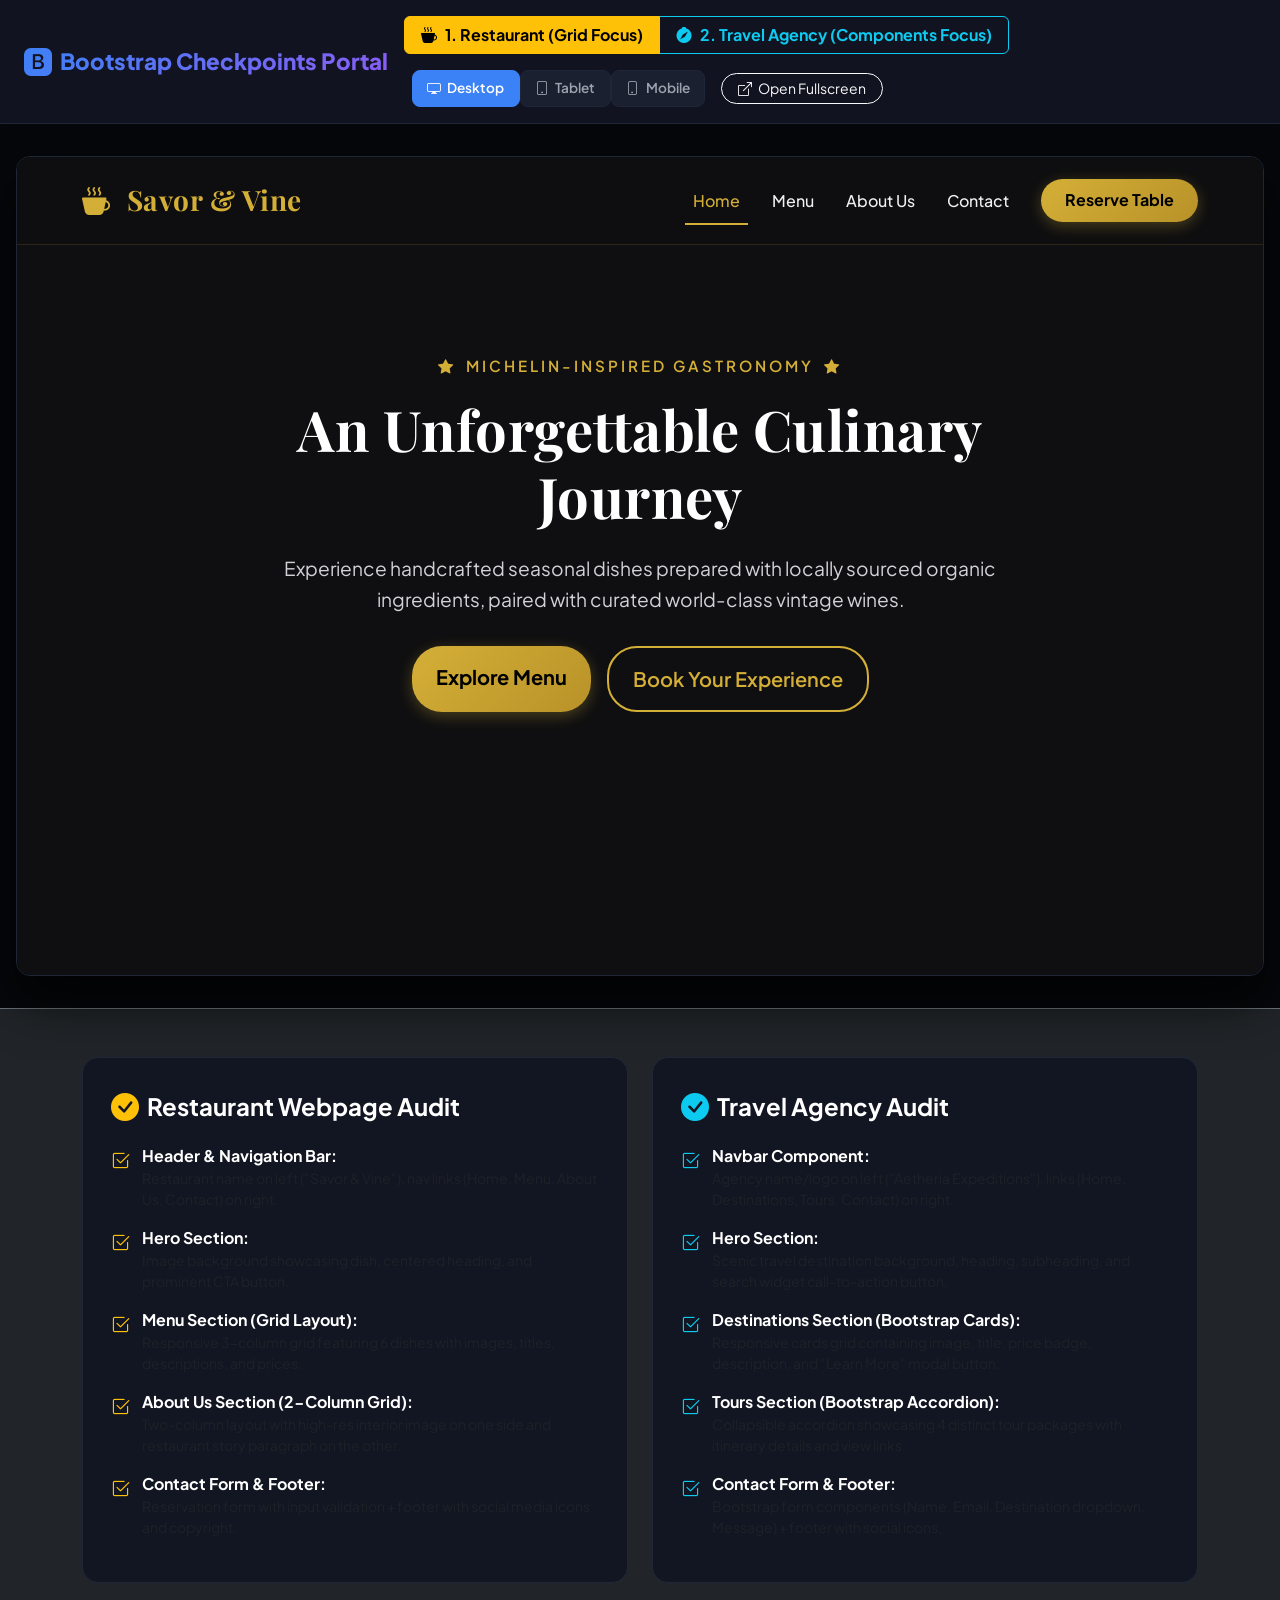
==== index.html @ b46e483d "Add Bootstrap Restaurant and Travel Agency web applications" ====
<!DOCTYPE html>
<html lang="en">
<head>
  <meta charset="UTF-8">
  <meta name="viewport" content="width=device-width, initial-scale=1.0">
  <title>Bootstrap Projects Showcase | Restaurant & Travel Agency</title>
  
  <!-- Bootstrap 5 CSS -->
  <link href="https://cdn.jsdelivr.net/npm/bootstrap@5.3.3/dist/css/bootstrap.min.css" rel="stylesheet">
  <!-- Bootstrap Icons -->
  <link href="https://cdn.jsdelivr.net/npm/bootstrap-icons@1.11.3/font/bootstrap-icons.min.css" rel="stylesheet">
  <!-- Custom Showcase CSS -->
  <link rel="stylesheet" href="styles/showcase.css">
</head>
<body>

  <!-- Top Hub Navbar -->
  <nav class="navbar navbar-expand-lg hub-navbar sticky-top">
    <div class="container-fluid px-4">
      <a class="navbar-brand hub-brand" href="#">
        <i class="bi bi-bootstrap-fill text-primary fs-3"></i> Bootstrap Checkpoints Portal
      </a>

      <!-- Viewport & Project Switcher Controls -->
      <div class="d-flex flex-wrap align-items-center gap-3 ms-auto mt-2 mt-lg-0">
        <!-- Project Switcher Buttons -->
        <div class="btn-group" role="group" aria-label="Select Project">
          <button type="button" class="btn btn-outline-warning active fw-bold px-3" id="btn-show-restaurant" onclick="switchProject('restaurant.html', 'btn-show-restaurant')">
            <i class="bi bi-cup-hot-fill me-2"></i>1. Restaurant (Grid Focus)
          </button>
          <button type="button" class="btn btn-outline-info fw-bold px-3" id="btn-show-travel" onclick="switchProject('travel.html', 'btn-show-travel')">
            <i class="bi bi-compass-fill me-2"></i>2. Travel Agency (Components Focus)
          </button>
        </div>

        <!-- Viewport Size Toggles -->
        <div class="btn-group ms-2" role="group" aria-label="Viewport Controls">
          <button type="button" class="device-btn active" id="view-desktop" onclick="setViewport('desktop')" title="Desktop View (100%)">
            <i class="bi bi-display me-1"></i> Desktop
          </button>
          <button type="button" class="device-btn" id="view-tablet" onclick="setViewport('tablet')" title="Tablet View (768px)">
            <i class="bi bi-tablet me-1"></i> Tablet
          </button>
          <button type="button" class="device-btn" id="view-mobile" onclick="setViewport('mobile')" title="Mobile View (395px)">
            <i class="bi bi-phone me-1"></i> Mobile
          </button>
        </div>

        <!-- Open External Tab Button -->
        <a id="btn-open-external" href="restaurant.html" target="_blank" class="btn btn-sm btn-outline-light rounded-pill px-3">
          <i class="bi bi-box-arrow-up-right me-1"></i> Open Fullscreen
        </a>
      </div>
    </div>
  </nav>

  <!-- Interactive Live Viewport Frame -->
  <main class="preview-container-wrap">
    <div id="preview-wrapper" class="preview-frame-desktop">
      <iframe id="project-iframe" src="restaurant.html" class="iframe-view" title="Live Project Viewport"></iframe>
    </div>
  </main>

  <!-- Requirement Compliance Summary Section -->
  <section class="py-5 bg-dark border-top border-secondary">
    <div class="container">
      <div class="row g-4">
        <!-- Rubric Card 1: Restaurant -->
        <div class="col-12 col-md-6">
          <div class="rubric-card">
            <div class="d-flex align-items-center gap-2 mb-3">
              <i class="bi bi-check-circle-fill text-warning fs-3"></i>
              <h4 class="mb-0 text-white fw-bold">Restaurant Webpage Audit</h4>
            </div>
            <div class="rubric-item">
              <i class="bi bi-check2-square text-warning"></i>
              <div>
                <strong class="text-white">Header & Navigation Bar:</strong>
                <p class="small text-muted mb-0">Restaurant name on left ("Savor & Vine"), nav links (Home, Menu, About Us, Contact) on right.</p>
              </div>
            </div>
            <div class="rubric-item">
              <i class="bi bi-check2-square text-warning"></i>
              <div>
                <strong class="text-white">Hero Section:</strong>
                <p class="small text-muted mb-0">Image background showcasing dish, centered heading, and prominent CTA button.</p>
              </div>
            </div>
            <div class="rubric-item">
              <i class="bi bi-check2-square text-warning"></i>
              <div>
                <strong class="text-white">Menu Section (Grid Layout):</strong>
                <p class="small text-muted mb-0">Responsive 3-column grid featuring 6 dishes with images, titles, descriptions, and prices.</p>
              </div>
            </div>
            <div class="rubric-item">
              <i class="bi bi-check2-square text-warning"></i>
              <div>
                <strong class="text-white">About Us Section (2-Column Grid):</strong>
                <p class="small text-muted mb-0">Two-column layout with high-res interior image on one side and restaurant story paragraph on the other.</p>
              </div>
            </div>
            <div class="rubric-item">
              <i class="bi bi-check2-square text-warning"></i>
              <div>
                <strong class="text-white">Contact Form & Footer:</strong>
                <p class="small text-muted mb-0">Reservation form with input validation + footer with social media icons and copyright.</p>
              </div>
            </div>
          </div>
        </div>

        <!-- Rubric Card 2: Travel Agency -->
        <div class="col-12 col-md-6">
          <div class="rubric-card">
            <div class="d-flex align-items-center gap-2 mb-3">
              <i class="bi bi-check-circle-fill text-info fs-3"></i>
              <h4 class="mb-0 text-white fw-bold">Travel Agency Audit</h4>
            </div>
            <div class="rubric-item">
              <i class="bi bi-check2-square text-info"></i>
              <div>
                <strong class="text-white">Navbar Component:</strong>
                <p class="small text-muted mb-0">Agency name/logo on left ("Aetheria Expeditions"), links (Home, Destinations, Tours, Contact) on right.</p>
              </div>
            </div>
            <div class="rubric-item">
              <i class="bi bi-check2-square text-info"></i>
              <div>
                <strong class="text-white">Hero Section:</strong>
                <p class="small text-muted mb-0">Scenic travel destination background, heading, subheading, and search widget call-to-action button.</p>
              </div>
            </div>
            <div class="rubric-item">
              <i class="bi bi-check2-square text-info"></i>
              <div>
                <strong class="text-white">Destinations Section (Bootstrap Cards):</strong>
                <p class="small text-muted mb-0">Responsive cards grid containing image, title, price badge, description, and "Learn More" modal button.</p>
              </div>
            </div>
            <div class="rubric-item">
              <i class="bi bi-check2-square text-info"></i>
              <div>
                <strong class="text-white">Tours Section (Bootstrap Accordion):</strong>
                <p class="small text-muted mb-0">Collapsible accordion showcasing 4 distinct tour packages with itinerary details and view links.</p>
              </div>
            </div>
            <div class="rubric-item">
              <i class="bi bi-check2-square text-info"></i>
              <div>
                <strong class="text-white">Contact Form & Footer:</strong>
                <p class="small text-muted mb-0">Bootstrap form components (Name, Email, Destination dropdown, Message) + footer with social icons.</p>
              </div>
            </div>
          </div>
        </div>
      </div>
    </div>
  </section>

  <!-- Bootstrap JS -->
  <script src="https://cdn.jsdelivr.net/npm/bootstrap@5.3.3/dist/js/bootstrap.bundle.min.js"></script>

  <script>
    let currentProject = 'restaurant.html';

    function switchProject(url, btnId) {
      currentProject = url;
      document.getElementById('project-iframe').src = url;
      document.getElementById('btn-open-external').href = url;

      document.querySelectorAll('#btn-show-restaurant, #btn-show-travel').forEach(btn => btn.classList.remove('active'));
      document.getElementById(btnId).classList.add('active');
    }

    function setViewport(device) {
      const wrapper = document.getElementById('preview-wrapper');
      wrapper.className = 'preview-frame-' + device;

      document.querySelectorAll('.device-btn').forEach(btn => btn.classList.remove('active'));
      document.getElementById('view-' + device).classList.add('active');
    }
  </script>
</body>
</html>
---- styles/showcase.css ----
/* ==========================================================================
   Showcase Portal Stylesheet - Device Previewer & Rubric Dashboard
   ========================================================================== */

@import url('https://fonts.googleapis.com/css2?family=Plus+Jakarta+Sans:wght@400;500;600;700;800&display=swap');

:root {
  --hub-bg: #090b10;
  --hub-card-bg: #121622;
  --hub-border: #1e2638;
  --hub-accent-blue: #3b82f6;
  --hub-accent-purple: #8b5cf6;
  --hub-accent-emerald: #10b981;
  --hub-text: #f3f4f6;
  --hub-muted: #9ca3af;
}

body {
  font-family: 'Plus Jakarta Sans', sans-serif;
  background-color: var(--hub-bg);
  color: var(--hub-text);
  margin: 0;
  padding: 0;
}

.hub-navbar {
  background: rgba(18, 22, 34, 0.95);
  backdrop-filter: blur(16px);
  border-bottom: 1px solid var(--hub-border);
  padding: 1rem 0;
}

.hub-brand {
  font-weight: 800;
  font-size: 1.4rem;
  background: linear-gradient(135deg, var(--hub-accent-blue), var(--hub-accent-purple));
  -webkit-background-clip: text;
  -webkit-text-fill-color: transparent;
  display: flex;
  align-items: center;
  gap: 0.5rem;
}

.device-btn {
  background: #1a2030;
  border: 1px solid var(--hub-border);
  color: var(--hub-muted);
  padding: 0.45rem 0.9rem;
  border-radius: 8px;
  font-size: 0.85rem;
  font-weight: 600;
  transition: all 0.2s ease;
}

.device-btn:hover, .device-btn.active {
  background: var(--hub-accent-blue);
  color: #ffffff;
  border-color: var(--hub-accent-blue);
}

.preview-container-wrap {
  display: flex;
  justify-content: center;
  padding: 2rem 1rem;
  background: #05070a;
  min-height: 80vh;
}

.preview-frame-desktop {
  width: 100%;
  max-width: 1400px;
  height: 820px;
  border: 1px solid var(--hub-border);
  border-radius: 14px;
  box-shadow: 0 25px 50px rgba(0, 0, 0, 0.7);
  transition: all 0.3s ease;
  background: #000;
}

.preview-frame-tablet {
  width: 768px;
  height: 820px;
  border: 12px solid #222;
  border-radius: 28px;
  box-shadow: 0 25px 50px rgba(0, 0, 0, 0.7);
  transition: all 0.3s ease;
}

.preview-frame-mobile {
  width: 395px;
  height: 740px;
  border: 14px solid #222;
  border-radius: 36px;
  box-shadow: 0 25px 50px rgba(0, 0, 0, 0.7);
  transition: all 0.3s ease;
}

.iframe-view {
  width: 100%;
  height: 100%;
  border: none;
  border-radius: inherit;
}

.rubric-card {
  background: var(--hub-card-bg);
  border: 1px solid var(--hub-border);
  border-radius: 16px;
  padding: 1.75rem;
  height: 100%;
}

.rubric-item {
  display: flex;
  align-items: flex-start;
  gap: 0.75rem;
  margin-bottom: 1rem;
}

.rubric-item i {
  color: var(--hub-accent-emerald);
  font-size: 1.2rem;
  margin-top: 2px;
}
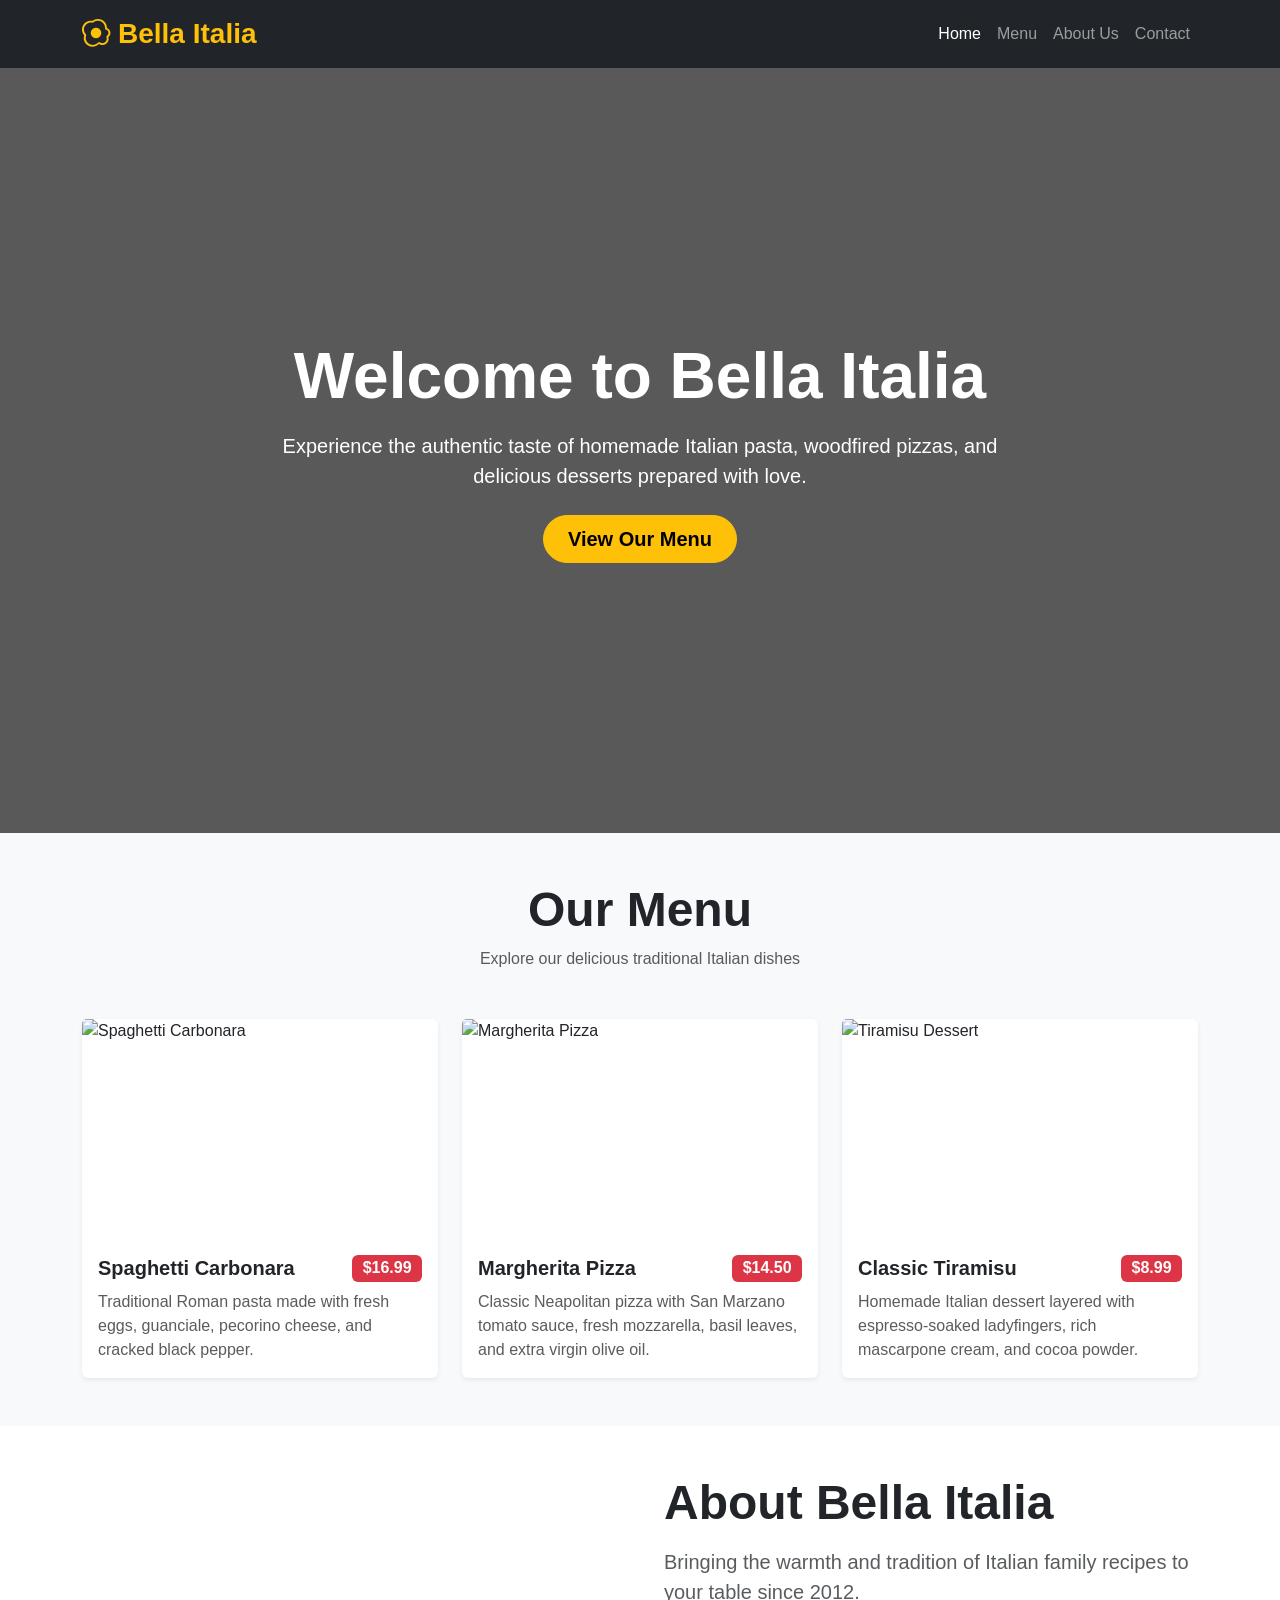
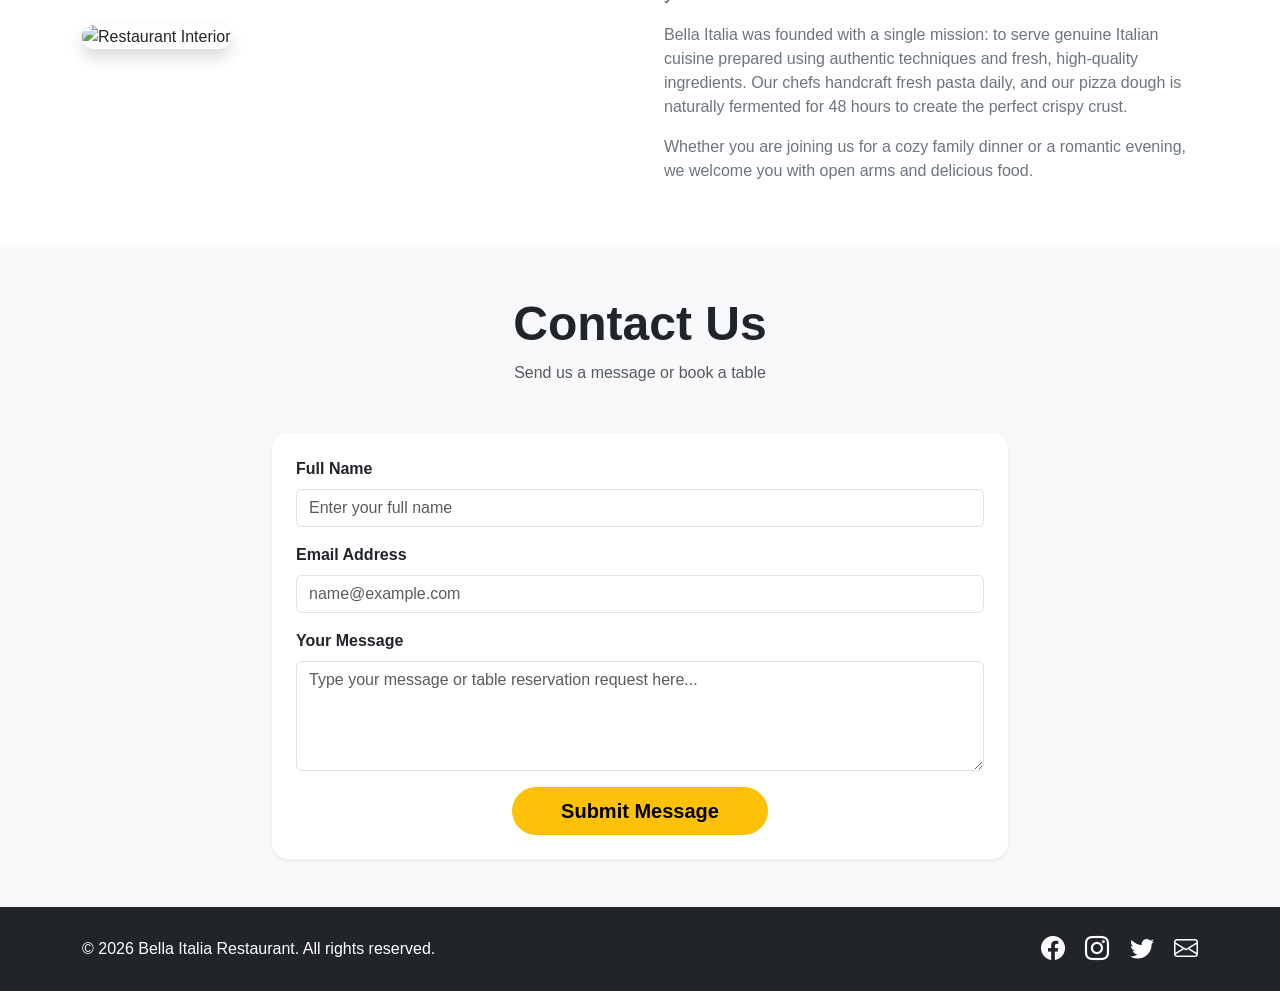
==== commit 2e3a1b82: "Update projects to clean student submission code format" ====
--- a/index.html
+++ b/index.html
@@ -3,183 +3,216 @@
 <head>
   <meta charset="UTF-8">
   <meta name="viewport" content="width=device-width, initial-scale=1.0">
-  <title>Bootstrap Projects Showcase | Restaurant & Travel Agency</title>
-  
+  <title>Bella Italia Restaurant - Authentic Italian Dining</title>
   <!-- Bootstrap 5 CSS -->
   <link href="https://cdn.jsdelivr.net/npm/bootstrap@5.3.3/dist/css/bootstrap.min.css" rel="stylesheet">
   <!-- Bootstrap Icons -->
   <link href="https://cdn.jsdelivr.net/npm/bootstrap-icons@1.11.3/font/bootstrap-icons.min.css" rel="stylesheet">
-  <!-- Custom Showcase CSS -->
-  <link rel="stylesheet" href="styles/showcase.css">
+  <!-- Custom Student Stylesheet -->
+  <link rel="stylesheet" href="style.css">
 </head>
 <body>
 
-  <!-- Top Hub Navbar -->
-  <nav class="navbar navbar-expand-lg hub-navbar sticky-top">
-    <div class="container-fluid px-4">
-      <a class="navbar-brand hub-brand" href="#">
-        <i class="bi bi-bootstrap-fill text-primary fs-3"></i> Bootstrap Checkpoints Portal
+  <!-- ==========================================
+       HEADER SECTION: NAVBAR
+       ========================================== -->
+  <nav class="navbar navbar-expand-lg navbar-dark bg-dark sticky-top">
+    <div class="container">
+      <!-- Restaurant Name on Left -->
+      <a class="navbar-brand text-warning fw-bold fs-3" href="#home">
+        <i class="bi bi-egg-fried me-2"></i>Bella Italia
       </a>
-
-      <!-- Viewport & Project Switcher Controls -->
-      <div class="d-flex flex-wrap align-items-center gap-3 ms-auto mt-2 mt-lg-0">
-        <!-- Project Switcher Buttons -->
-        <div class="btn-group" role="group" aria-label="Select Project">
-          <button type="button" class="btn btn-outline-warning active fw-bold px-3" id="btn-show-restaurant" onclick="switchProject('restaurant.html', 'btn-show-restaurant')">
-            <i class="bi bi-cup-hot-fill me-2"></i>1. Restaurant (Grid Focus)
-          </button>
-          <button type="button" class="btn btn-outline-info fw-bold px-3" id="btn-show-travel" onclick="switchProject('travel.html', 'btn-show-travel')">
-            <i class="bi bi-compass-fill me-2"></i>2. Travel Agency (Components Focus)
-          </button>
-        </div>
-
-        <!-- Viewport Size Toggles -->
-        <div class="btn-group ms-2" role="group" aria-label="Viewport Controls">
-          <button type="button" class="device-btn active" id="view-desktop" onclick="setViewport('desktop')" title="Desktop View (100%)">
-            <i class="bi bi-display me-1"></i> Desktop
-          </button>
-          <button type="button" class="device-btn" id="view-tablet" onclick="setViewport('tablet')" title="Tablet View (768px)">
-            <i class="bi bi-tablet me-1"></i> Tablet
-          </button>
-          <button type="button" class="device-btn" id="view-mobile" onclick="setViewport('mobile')" title="Mobile View (395px)">
-            <i class="bi bi-phone me-1"></i> Mobile
-          </button>
-        </div>
-
-        <!-- Open External Tab Button -->
-        <a id="btn-open-external" href="restaurant.html" target="_blank" class="btn btn-sm btn-outline-light rounded-pill px-3">
-          <i class="bi bi-box-arrow-up-right me-1"></i> Open Fullscreen
-        </a>
+      
+      <!-- Mobile Toggler -->
+      <button class="navbar-toggler" type="button" data-bs-toggle="collapse" data-bs-target="#restaurantNav" aria-controls="restaurantNav" aria-expanded="false" aria-label="Toggle navigation">
+        <span class="navbar-toggler-icon"></span>
+      </button>
+
+      <!-- Navigation Links on Right -->
+      <div class="collapse navbar-collapse justify-content-end" id="restaurantNav">
+        <ul class="navbar-nav">
+          <li class="nav-item">
+            <a class="nav-link active" href="#home">Home</a>
+          </li>
+          <li class="nav-item">
+            <a class="nav-link" href="#menu">Menu</a>
+          </li>
+          <li class="nav-item">
+            <a class="nav-link" href="#about">About Us</a>
+          </li>
+          <li class="nav-item">
+            <a class="nav-link" href="#contact">Contact</a>
+          </li>
+        </ul>
       </div>
     </div>
   </nav>
 
-  <!-- Interactive Live Viewport Frame -->
-  <main class="preview-container-wrap">
-    <div id="preview-wrapper" class="preview-frame-desktop">
-      <iframe id="project-iframe" src="restaurant.html" class="iframe-view" title="Live Project Viewport"></iframe>
-    </div>
-  </main>
-
-  <!-- Requirement Compliance Summary Section -->
-  <section class="py-5 bg-dark border-top border-secondary">
-    <div class="container">
+  <!-- ==========================================
+       HERO SECTION
+       ========================================== -->
+  <section id="home" class="hero-section text-center text-white d-flex align-items-center justify-content-center">
+    <div class="container">
+      <div class="row justify-content-center">
+        <div class="col-md-8">
+          <h1 class="display-3 fw-bold mb-3">Welcome to Bella Italia</h1>
+          <p class="lead mb-4">Experience the authentic taste of homemade Italian pasta, woodfired pizzas, and delicious desserts prepared with love.</p>
+          <a href="#menu" class="btn btn-warning btn-lg fw-bold rounded-pill px-4">View Our Menu</a>
+        </div>
+      </div>
+    </div>
+  </section>
+
+  <!-- ==========================================
+       MENU SECTION: GRID LAYOUT
+       ========================================== -->
+  <section id="menu" class="py-5 bg-light">
+    <div class="container">
+      <div class="text-center mb-5">
+        <h2 class="fw-bold display-5">Our Menu</h2>
+        <p class="text-muted">Explore our delicious traditional Italian dishes</p>
+      </div>
+
+      <!-- Grid Layout for Menu Items -->
       <div class="row g-4">
-        <!-- Rubric Card 1: Restaurant -->
+
+        <!-- Menu Item 1 -->
+        <div class="col-12 col-md-4">
+          <div class="card h-100 shadow-sm border-0">
+            <img src="https://images.unsplash.com/photo-1551183053-bf91a1d81141?auto=format&fit=crop&w=600&q=80" class="card-img-top menu-card-img" alt="Spaghetti Carbonara">
+            <div class="card-body d-flex flex-column">
+              <div class="d-flex justify-content-between align-items-center mb-2">
+                <h5 class="card-title fw-bold mb-0">Spaghetti Carbonara</h5>
+                <span class="badge bg-danger fs-6">$16.99</span>
+              </div>
+              <p class="card-text text-muted">Traditional Roman pasta made with fresh eggs, guanciale, pecorino cheese, and cracked black pepper.</p>
+            </div>
+          </div>
+        </div>
+
+        <!-- Menu Item 2 -->
+        <div class="col-12 col-md-4">
+          <div class="card h-100 shadow-sm border-0">
+            <img src="https://images.unsplash.com/photo-1565299624946-b28f40a0ae38?auto=format&fit=crop&w=600&q=80" class="card-img-top menu-card-img" alt="Margherita Pizza">
+            <div class="card-body d-flex flex-column">
+              <div class="d-flex justify-content-between align-items-center mb-2">
+                <h5 class="card-title fw-bold mb-0">Margherita Pizza</h5>
+                <span class="badge bg-danger fs-6">$14.50</span>
+              </div>
+              <p class="card-text text-muted">Classic Neapolitan pizza with San Marzano tomato sauce, fresh mozzarella, basil leaves, and extra virgin olive oil.</p>
+            </div>
+          </div>
+        </div>
+
+        <!-- Menu Item 3 -->
+        <div class="col-12 col-md-4">
+          <div class="card h-100 shadow-sm border-0">
+            <img src="https://images.unsplash.com/photo-1606313564200-e75d5e30476c?auto=format&fit=crop&w=600&q=80" class="card-img-top menu-card-img" alt="Tiramisu Dessert">
+            <div class="card-body d-flex flex-column">
+              <div class="d-flex justify-content-between align-items-center mb-2">
+                <h5 class="card-title fw-bold mb-0">Classic Tiramisu</h5>
+                <span class="badge bg-danger fs-6">$8.99</span>
+              </div>
+              <p class="card-text text-muted">Homemade Italian dessert layered with espresso-soaked ladyfingers, rich mascarpone cream, and cocoa powder.</p>
+            </div>
+          </div>
+        </div>
+
+      </div>
+    </div>
+  </section>
+
+  <!-- ==========================================
+       ABOUT US SECTION: TWO-COLUMN GRID LAYOUT
+       ========================================== -->
+  <section id="about" class="py-5">
+    <div class="container">
+      <div class="row align-items-center g-5">
+        <!-- Column 1: Image -->
         <div class="col-12 col-md-6">
-          <div class="rubric-card">
-            <div class="d-flex align-items-center gap-2 mb-3">
-              <i class="bi bi-check-circle-fill text-warning fs-3"></i>
-              <h4 class="mb-0 text-white fw-bold">Restaurant Webpage Audit</h4>
-            </div>
-            <div class="rubric-item">
-              <i class="bi bi-check2-square text-warning"></i>
-              <div>
-                <strong class="text-white">Header & Navigation Bar:</strong>
-                <p class="small text-muted mb-0">Restaurant name on left ("Savor & Vine"), nav links (Home, Menu, About Us, Contact) on right.</p>
-              </div>
-            </div>
-            <div class="rubric-item">
-              <i class="bi bi-check2-square text-warning"></i>
-              <div>
-                <strong class="text-white">Hero Section:</strong>
-                <p class="small text-muted mb-0">Image background showcasing dish, centered heading, and prominent CTA button.</p>
-              </div>
-            </div>
-            <div class="rubric-item">
-              <i class="bi bi-check2-square text-warning"></i>
-              <div>
-                <strong class="text-white">Menu Section (Grid Layout):</strong>
-                <p class="small text-muted mb-0">Responsive 3-column grid featuring 6 dishes with images, titles, descriptions, and prices.</p>
-              </div>
-            </div>
-            <div class="rubric-item">
-              <i class="bi bi-check2-square text-warning"></i>
-              <div>
-                <strong class="text-white">About Us Section (2-Column Grid):</strong>
-                <p class="small text-muted mb-0">Two-column layout with high-res interior image on one side and restaurant story paragraph on the other.</p>
-              </div>
-            </div>
-            <div class="rubric-item">
-              <i class="bi bi-check2-square text-warning"></i>
-              <div>
-                <strong class="text-white">Contact Form & Footer:</strong>
-                <p class="small text-muted mb-0">Reservation form with input validation + footer with social media icons and copyright.</p>
-              </div>
-            </div>
-          </div>
-        </div>
-
-        <!-- Rubric Card 2: Travel Agency -->
+          <img src="https://images.unsplash.com/photo-1517248135467-4c7edcad34c4?auto=format&fit=crop&w=800&q=80" class="img-fluid rounded-4 shadow" alt="Restaurant Interior">
+        </div>
+
+        <!-- Column 2: Paragraph about the restaurant -->
         <div class="col-12 col-md-6">
-          <div class="rubric-card">
-            <div class="d-flex align-items-center gap-2 mb-3">
-              <i class="bi bi-check-circle-fill text-info fs-3"></i>
-              <h4 class="mb-0 text-white fw-bold">Travel Agency Audit</h4>
-            </div>
-            <div class="rubric-item">
-              <i class="bi bi-check2-square text-info"></i>
-              <div>
-                <strong class="text-white">Navbar Component:</strong>
-                <p class="small text-muted mb-0">Agency name/logo on left ("Aetheria Expeditions"), links (Home, Destinations, Tours, Contact) on right.</p>
-              </div>
-            </div>
-            <div class="rubric-item">
-              <i class="bi bi-check2-square text-info"></i>
-              <div>
-                <strong class="text-white">Hero Section:</strong>
-                <p class="small text-muted mb-0">Scenic travel destination background, heading, subheading, and search widget call-to-action button.</p>
-              </div>
-            </div>
-            <div class="rubric-item">
-              <i class="bi bi-check2-square text-info"></i>
-              <div>
-                <strong class="text-white">Destinations Section (Bootstrap Cards):</strong>
-                <p class="small text-muted mb-0">Responsive cards grid containing image, title, price badge, description, and "Learn More" modal button.</p>
-              </div>
-            </div>
-            <div class="rubric-item">
-              <i class="bi bi-check2-square text-info"></i>
-              <div>
-                <strong class="text-white">Tours Section (Bootstrap Accordion):</strong>
-                <p class="small text-muted mb-0">Collapsible accordion showcasing 4 distinct tour packages with itinerary details and view links.</p>
-              </div>
-            </div>
-            <div class="rubric-item">
-              <i class="bi bi-check2-square text-info"></i>
-              <div>
-                <strong class="text-white">Contact Form & Footer:</strong>
-                <p class="small text-muted mb-0">Bootstrap form components (Name, Email, Destination dropdown, Message) + footer with social icons.</p>
-              </div>
-            </div>
-          </div>
-        </div>
-      </div>
-    </div>
-  </section>
-
-  <!-- Bootstrap JS -->
+          <h2 class="fw-bold display-5 mb-3">About Bella Italia</h2>
+          <p class="lead text-muted">Bringing the warmth and tradition of Italian family recipes to your table since 2012.</p>
+          <p class="text-secondary">
+            Bella Italia was founded with a single mission: to serve genuine Italian cuisine prepared using authentic techniques and fresh, high-quality ingredients. Our chefs handcraft fresh pasta daily, and our pizza dough is naturally fermented for 48 hours to create the perfect crispy crust.
+          </p>
+          <p class="text-secondary">
+            Whether you are joining us for a cozy family dinner or a romantic evening, we welcome you with open arms and delicious food.
+          </p>
+        </div>
+      </div>
+    </div>
+  </section>
+
+  <!-- ==========================================
+       CONTACT SECTION: FORM
+       ========================================== -->
+  <section id="contact" class="py-5 bg-light">
+    <div class="container">
+      <div class="text-center mb-5">
+        <h2 class="fw-bold display-5">Contact Us</h2>
+        <p class="text-muted">Send us a message or book a table</p>
+      </div>
+
+      <div class="row justify-content-center">
+        <div class="col-12 col-md-8">
+          <form class="p-4 bg-white rounded-4 shadow-sm" onsubmit="event.preventDefault(); alert('Thank you! Your message has been sent.');">
+            
+            <!-- Name Field -->
+            <div class="mb-3">
+              <label for="name" class="form-label fw-bold">Full Name</label>
+              <input type="text" class="form-control" id="name" placeholder="Enter your full name" required>
+            </div>
+
+            <!-- Email Field -->
+            <div class="mb-3">
+              <label for="email" class="form-label fw-bold">Email Address</label>
+              <input type="email" class="form-control" id="email" placeholder="name@example.com" required>
+            </div>
+
+            <!-- Message Field -->
+            <div class="mb-3">
+              <label for="message" class="form-label fw-bold">Your Message</label>
+              <textarea class="form-control" id="message" rows="4" placeholder="Type your message or table reservation request here..." required></textarea>
+            </div>
+
+            <!-- Submit Button -->
+            <div class="text-center">
+              <button type="submit" class="btn btn-warning btn-lg px-5 rounded-pill fw-bold">Submit Message</button>
+            </div>
+          </form>
+        </div>
+      </div>
+    </div>
+  </section>
+
+  <!-- ==========================================
+       FOOTER
+       ========================================== -->
+  <footer class="bg-dark text-white py-4">
+    <div class="container">
+      <div class="row align-items-center text-center text-md-start">
+        <!-- Copyright Info -->
+        <div class="col-12 col-md-6 mb-3 mb-md-0">
+          <p class="mb-0">&copy; 2026 Bella Italia Restaurant. All rights reserved.</p>
+        </div>
+
+        <!-- Social Media Icons -->
+        <div class="col-12 col-md-6 text-center text-md-end">
+          <a href="#" class="text-white fs-4 me-3"><i class="bi bi-facebook"></i></a>
+          <a href="#" class="text-white fs-4 me-3"><i class="bi bi-instagram"></i></a>
+          <a href="#" class="text-white fs-4 me-3"><i class="bi bi-twitter"></i></a>
+          <a href="#" class="text-white fs-4"><i class="bi bi-envelope"></i></a>
+        </div>
+      </div>
+    </div>
+  </footer>
+
+  <!-- Bootstrap 5 Bundle JS -->
   <script src="https://cdn.jsdelivr.net/npm/bootstrap@5.3.3/dist/js/bootstrap.bundle.min.js"></script>
-
-  <script>
-    let currentProject = 'restaurant.html';
-
-    function switchProject(url, btnId) {
-      currentProject = url;
-      document.getElementById('project-iframe').src = url;
-      document.getElementById('btn-open-external').href = url;
-
-      document.querySelectorAll('#btn-show-restaurant, #btn-show-travel').forEach(btn => btn.classList.remove('active'));
-      document.getElementById(btnId).classList.add('active');
-    }
-
-    function setViewport(device) {
-      const wrapper = document.getElementById('preview-wrapper');
-      wrapper.className = 'preview-frame-' + device;
-
-      document.querySelectorAll('.device-btn').forEach(btn => btn.classList.remove('active'));
-      document.getElementById('view-' + device).classList.add('active');
-    }
-  </script>
 </body>
 </html>
--- a/style.css
+++ b/style.css
@@ -0,0 +1,23 @@
+/* Custom Styles for Bella Italia Restaurant */
+
+body {
+  font-family: 'Segoe UI', Tahoma, Geneva, Verdana, sans-serif;
+}
+
+/* Hero Section Background Image */
+.hero-section {
+  min-height: 85vh;
+  background: linear-gradient(rgba(0, 0, 0, 0.65), rgba(0, 0, 0, 0.65)),
+              url('https://images.unsplash.com/photo-1544025162-d76694265947?auto=format&fit=crop&w=1600&q=80') center/cover no-repeat;
+}
+
+/* Menu Item Card Image height */
+.menu-card-img {
+  height: 220px;
+  object-fit: cover;
+}
+
+/* Smooth scrolling */
+html {
+  scroll-behavior: smooth;
+}
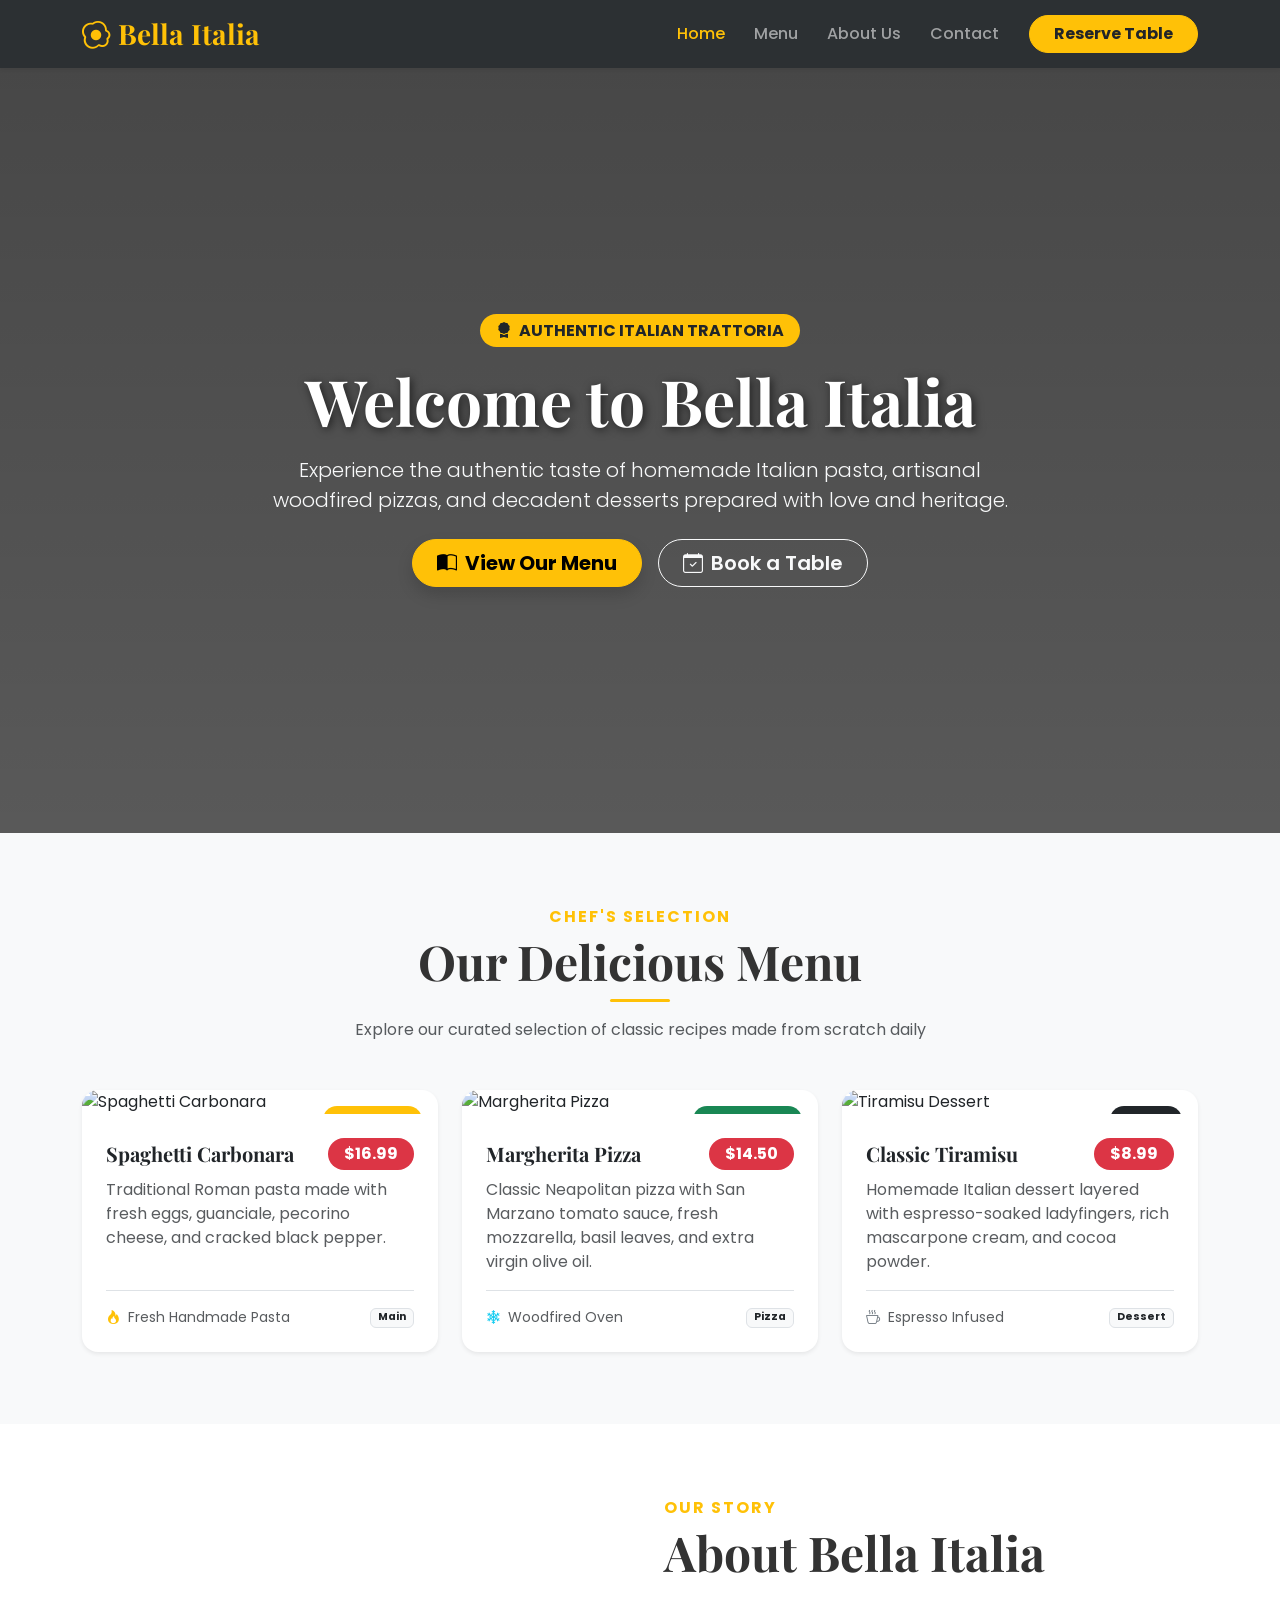
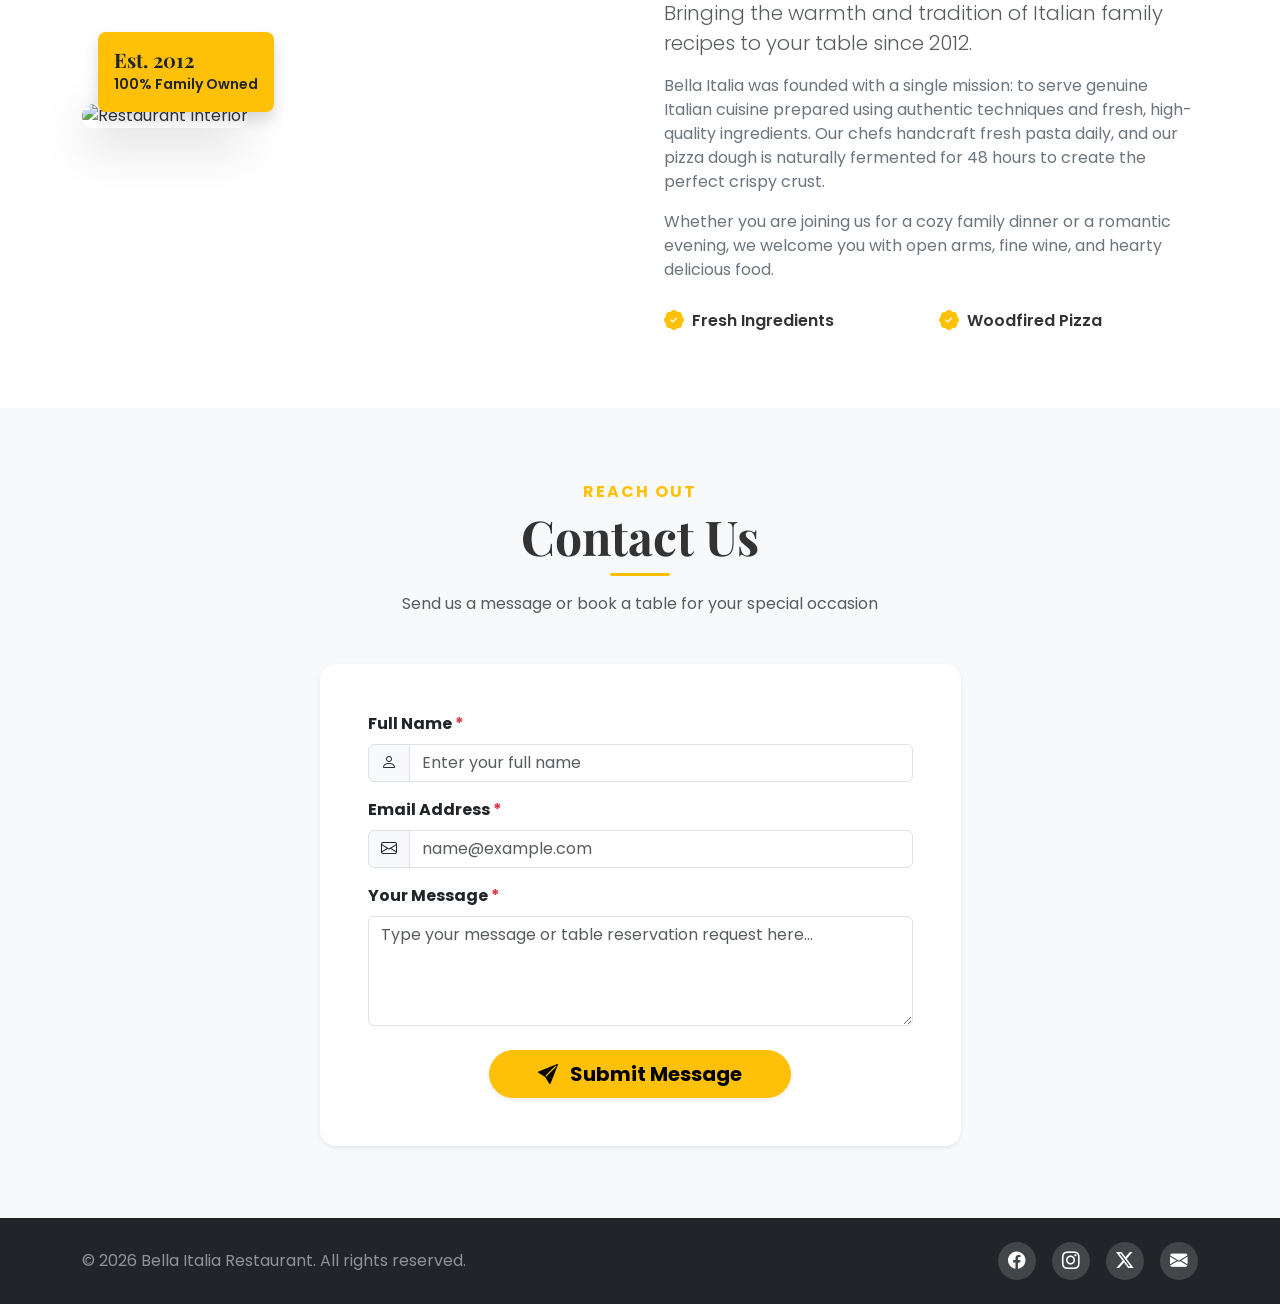
==== commit 700afd2f: "Remove top demo navigation bar" ====
--- a/index.html
+++ b/index.html
@@ -4,33 +4,41 @@
   <meta charset="UTF-8">
   <meta name="viewport" content="width=device-width, initial-scale=1.0">
   <title>Bella Italia Restaurant - Authentic Italian Dining</title>
-  <!-- Bootstrap 5 CSS -->
+  
+  <!-- Google Fonts -->
+  <link rel="preconnect" href="https://fonts.googleapis.com">
+  <link rel="preconnect" href="https://fonts.gstatic.com" crossorigin>
+  <link href="https://fonts.googleapis.com/css2?family=Playfair+Display:wght@600;700;800&family=Poppins:wght@300;400;500;600;700&display=swap" rel="stylesheet">
+
+  <!-- Bootstrap 5 CSS CDN -->
   <link href="https://cdn.jsdelivr.net/npm/bootstrap@5.3.3/dist/css/bootstrap.min.css" rel="stylesheet">
-  <!-- Bootstrap Icons -->
+  
+  <!-- Bootstrap Icons CDN -->
   <link href="https://cdn.jsdelivr.net/npm/bootstrap-icons@1.11.3/font/bootstrap-icons.min.css" rel="stylesheet">
-  <!-- Custom Student Stylesheet -->
+  
+  <!-- Custom Stylesheet -->
   <link rel="stylesheet" href="style.css">
 </head>
-<body>
-
-  <!-- ==========================================
-       HEADER SECTION: NAVBAR
-       ========================================== -->
-  <nav class="navbar navbar-expand-lg navbar-dark bg-dark sticky-top">
+<body data-bs-spy="scroll" data-bs-target="#restaurantNav" data-bs-offset="80" tabindex="0">
+
+
+
+  <!-- ==================== HEADER SECTION ==================== -->
+  <nav class="navbar navbar-expand-lg navbar-dark bg-dark sticky-top shadow-sm" id="mainNav">
     <div class="container">
-      <!-- Restaurant Name on Left -->
-      <a class="navbar-brand text-warning fw-bold fs-3" href="#home">
-        <i class="bi bi-egg-fried me-2"></i>Bella Italia
+      <!-- Restaurant Brand / Logo -->
+      <a class="navbar-brand text-warning fw-bold fs-3 d-flex align-items-center gap-2" href="#home">
+        <i class="bi bi-egg-fried"></i> Bella Italia
       </a>
       
-      <!-- Mobile Toggler -->
+      <!-- Mobile Toggler Button -->
       <button class="navbar-toggler" type="button" data-bs-toggle="collapse" data-bs-target="#restaurantNav" aria-controls="restaurantNav" aria-expanded="false" aria-label="Toggle navigation">
         <span class="navbar-toggler-icon"></span>
       </button>
 
-      <!-- Navigation Links on Right -->
+      <!-- Navigation Links -->
       <div class="collapse navbar-collapse justify-content-end" id="restaurantNav">
-        <ul class="navbar-nav">
+        <ul class="navbar-nav align-items-lg-center">
           <li class="nav-item">
             <a class="nav-link active" href="#home">Home</a>
           </li>
@@ -43,176 +51,242 @@
           <li class="nav-item">
             <a class="nav-link" href="#contact">Contact</a>
           </li>
+          <li class="nav-item ms-lg-3 mt-2 mt-lg-0">
+            <a href="#contact" class="btn btn-warning rounded-pill px-4 fw-bold text-dark">Reserve Table</a>
+          </li>
         </ul>
       </div>
     </div>
   </nav>
 
-  <!-- ==========================================
-       HERO SECTION
-       ========================================== -->
+  <!-- ==================== HERO SECTION ==================== -->
   <section id="home" class="hero-section text-center text-white d-flex align-items-center justify-content-center">
-    <div class="container">
+    <div class="hero-overlay"></div>
+    <div class="container position-relative py-5">
       <div class="row justify-content-center">
-        <div class="col-md-8">
-          <h1 class="display-3 fw-bold mb-3">Welcome to Bella Italia</h1>
-          <p class="lead mb-4">Experience the authentic taste of homemade Italian pasta, woodfired pizzas, and delicious desserts prepared with love.</p>
-          <a href="#menu" class="btn btn-warning btn-lg fw-bold rounded-pill px-4">View Our Menu</a>
-        </div>
-      </div>
-    </div>
-  </section>
-
-  <!-- ==========================================
-       MENU SECTION: GRID LAYOUT
-       ========================================== -->
+        <div class="col-12 col-md-10 col-lg-8">
+          <span class="badge bg-warning text-dark px-3 py-2 fs-6 rounded-pill mb-3 fw-bold text-uppercase">
+            <i class="bi bi-award-fill me-1"></i> Authentic Italian Trattoria
+          </span>
+          <h1 class="display-3 fw-bold mb-3 hero-heading">Welcome to Bella Italia</h1>
+          <p class="lead mb-4 fs-5 text-light hero-subtext">
+            Experience the authentic taste of homemade Italian pasta, artisanal woodfired pizzas, and decadent desserts prepared with love and heritage.
+          </p>
+          <div class="d-flex flex-column flex-sm-row justify-content-center gap-3">
+            <a href="#menu" class="btn btn-warning btn-lg fw-bold rounded-pill px-4 shadow">
+              <i class="bi bi-book-half me-2"></i>View Our Menu
+            </a>
+            <a href="#contact" class="btn btn-outline-light btn-lg fw-semibold rounded-pill px-4">
+              <i class="bi bi-calendar-check me-2"></i>Book a Table
+            </a>
+          </div>
+        </div>
+      </div>
+    </div>
+  </section>
+
+  <!-- ==================== MENU SECTION ==================== -->
   <section id="menu" class="py-5 bg-light">
-    <div class="container">
+    <div class="container py-4">
       <div class="text-center mb-5">
-        <h2 class="fw-bold display-5">Our Menu</h2>
-        <p class="text-muted">Explore our delicious traditional Italian dishes</p>
-      </div>
-
-      <!-- Grid Layout for Menu Items -->
-      <div class="row g-4">
-
-        <!-- Menu Item 1 -->
-        <div class="col-12 col-md-4">
-          <div class="card h-100 shadow-sm border-0">
-            <img src="https://images.unsplash.com/photo-1551183053-bf91a1d81141?auto=format&fit=crop&w=600&q=80" class="card-img-top menu-card-img" alt="Spaghetti Carbonara">
-            <div class="card-body d-flex flex-column">
+        <span class="text-warning fw-bold text-uppercase tracking-wider">Chef's Selection</span>
+        <h2 class="fw-bold display-5 mt-1 mb-2">Our Delicious Menu</h2>
+        <div class="title-divider mx-auto mb-3"></div>
+        <p class="text-muted">Explore our curated selection of classic recipes made from scratch daily</p>
+      </div>
+
+      <!-- Menu Grid Layout -->
+      <div class="row g-4 justify-content-center">
+
+        <!-- Item 1: Pasta -->
+        <div class="col-12 col-md-6 col-lg-4">
+          <div class="card h-100 shadow-sm border-0 menu-card">
+            <div class="position-relative overflow-hidden">
+              <img src="https://images.unsplash.com/photo-1551183053-bf91a1d81141?auto=format&fit=crop&w=700&q=80" class="card-img-top menu-card-img" alt="Spaghetti Carbonara">
+              <span class="badge bg-warning text-dark position-absolute top-0 end-0 m-3 px-3 py-2 rounded-pill fw-bold">Bestseller</span>
+            </div>
+            <div class="card-body d-flex flex-column p-4">
               <div class="d-flex justify-content-between align-items-center mb-2">
                 <h5 class="card-title fw-bold mb-0">Spaghetti Carbonara</h5>
-                <span class="badge bg-danger fs-6">$16.99</span>
-              </div>
-              <p class="card-text text-muted">Traditional Roman pasta made with fresh eggs, guanciale, pecorino cheese, and cracked black pepper.</p>
-            </div>
-          </div>
-        </div>
-
-        <!-- Menu Item 2 -->
-        <div class="col-12 col-md-4">
-          <div class="card h-100 shadow-sm border-0">
-            <img src="https://images.unsplash.com/photo-1565299624946-b28f40a0ae38?auto=format&fit=crop&w=600&q=80" class="card-img-top menu-card-img" alt="Margherita Pizza">
-            <div class="card-body d-flex flex-column">
+                <span class="badge bg-danger fs-6 rounded-pill px-3 py-2">$16.99</span>
+              </div>
+              <p class="card-text text-muted flex-grow-1">Traditional Roman pasta made with fresh eggs, guanciale, pecorino cheese, and cracked black pepper.</p>
+              <div class="d-flex justify-content-between align-items-center pt-3 border-top text-muted small">
+                <span><i class="bi bi-fire text-warning me-1"></i> Fresh Handmade Pasta</span>
+                <span class="badge bg-light text-dark border">Main</span>
+              </div>
+            </div>
+          </div>
+        </div>
+
+        <!-- Item 2: Pizza -->
+        <div class="col-12 col-md-6 col-lg-4">
+          <div class="card h-100 shadow-sm border-0 menu-card">
+            <div class="position-relative overflow-hidden">
+              <img src="https://images.unsplash.com/photo-1565299624946-b28f40a0ae38?auto=format&fit=crop&w=700&q=80" class="card-img-top menu-card-img" alt="Margherita Pizza">
+              <span class="badge bg-success position-absolute top-0 end-0 m-3 px-3 py-2 rounded-pill fw-bold">Vegetarian</span>
+            </div>
+            <div class="card-body d-flex flex-column p-4">
               <div class="d-flex justify-content-between align-items-center mb-2">
                 <h5 class="card-title fw-bold mb-0">Margherita Pizza</h5>
-                <span class="badge bg-danger fs-6">$14.50</span>
-              </div>
-              <p class="card-text text-muted">Classic Neapolitan pizza with San Marzano tomato sauce, fresh mozzarella, basil leaves, and extra virgin olive oil.</p>
-            </div>
-          </div>
-        </div>
-
-        <!-- Menu Item 3 -->
-        <div class="col-12 col-md-4">
-          <div class="card h-100 shadow-sm border-0">
-            <img src="https://images.unsplash.com/photo-1606313564200-e75d5e30476c?auto=format&fit=crop&w=600&q=80" class="card-img-top menu-card-img" alt="Tiramisu Dessert">
-            <div class="card-body d-flex flex-column">
+                <span class="badge bg-danger fs-6 rounded-pill px-3 py-2">$14.50</span>
+              </div>
+              <p class="card-text text-muted flex-grow-1">Classic Neapolitan pizza with San Marzano tomato sauce, fresh mozzarella, basil leaves, and extra virgin olive oil.</p>
+              <div class="d-flex justify-content-between align-items-center pt-3 border-top text-muted small">
+                <span><i class="bi bi-snow2 text-info me-1"></i> Woodfired Oven</span>
+                <span class="badge bg-light text-dark border">Pizza</span>
+              </div>
+            </div>
+          </div>
+        </div>
+
+        <!-- Item 3: Dessert -->
+        <div class="col-12 col-md-6 col-lg-4">
+          <div class="card h-100 shadow-sm border-0 menu-card">
+            <div class="position-relative overflow-hidden">
+              <img src="https://images.unsplash.com/photo-1606313564200-e75d5e30476c?auto=format&fit=crop&w=700&q=80" class="card-img-top menu-card-img" alt="Tiramisu Dessert">
+              <span class="badge bg-dark position-absolute top-0 end-0 m-3 px-3 py-2 rounded-pill fw-bold">Sweet</span>
+            </div>
+            <div class="card-body d-flex flex-column p-4">
               <div class="d-flex justify-content-between align-items-center mb-2">
                 <h5 class="card-title fw-bold mb-0">Classic Tiramisu</h5>
-                <span class="badge bg-danger fs-6">$8.99</span>
-              </div>
-              <p class="card-text text-muted">Homemade Italian dessert layered with espresso-soaked ladyfingers, rich mascarpone cream, and cocoa powder.</p>
-            </div>
-          </div>
-        </div>
-
-      </div>
-    </div>
-  </section>
-
-  <!-- ==========================================
-       ABOUT US SECTION: TWO-COLUMN GRID LAYOUT
-       ========================================== -->
+                <span class="badge bg-danger fs-6 rounded-pill px-3 py-2">$8.99</span>
+              </div>
+              <p class="card-text text-muted flex-grow-1">Homemade Italian dessert layered with espresso-soaked ladyfingers, rich mascarpone cream, and cocoa powder.</p>
+              <div class="d-flex justify-content-between align-items-center pt-3 border-top text-muted small">
+                <span><i class="bi bi-cup-hot text-secondary me-1"></i> Espresso Infused</span>
+                <span class="badge bg-light text-dark border">Dessert</span>
+              </div>
+            </div>
+          </div>
+        </div>
+
+      </div>
+    </div>
+  </section>
+
+  <!-- ==================== ABOUT US SECTION ==================== -->
   <section id="about" class="py-5">
-    <div class="container">
+    <div class="container py-4">
       <div class="row align-items-center g-5">
-        <!-- Column 1: Image -->
+        <!-- Left Side: Image -->
         <div class="col-12 col-md-6">
-          <img src="https://images.unsplash.com/photo-1517248135467-4c7edcad34c4?auto=format&fit=crop&w=800&q=80" class="img-fluid rounded-4 shadow" alt="Restaurant Interior">
-        </div>
-
-        <!-- Column 2: Paragraph about the restaurant -->
+          <div class="position-relative">
+            <img src="https://images.unsplash.com/photo-1517248135467-4c7edcad34c4?auto=format&fit=crop&w=900&q=80" class="img-fluid rounded-4 shadow-lg w-100" alt="Restaurant Interior">
+            <div class="badge-exp bg-warning text-dark p-3 rounded-3 shadow position-absolute bottom-0 start-0 m-3 d-none d-sm-block">
+              <h5 class="fw-bold mb-0">Est. 2012</h5>
+              <small class="fw-semibold">100% Family Owned</small>
+            </div>
+          </div>
+        </div>
+
+        <!-- Right Side: Paragraph about the restaurant -->
         <div class="col-12 col-md-6">
-          <h2 class="fw-bold display-5 mb-3">About Bella Italia</h2>
+          <span class="text-warning fw-bold text-uppercase tracking-wider">Our Story</span>
+          <h2 class="fw-bold display-5 mb-3 mt-1">About Bella Italia</h2>
           <p class="lead text-muted">Bringing the warmth and tradition of Italian family recipes to your table since 2012.</p>
           <p class="text-secondary">
             Bella Italia was founded with a single mission: to serve genuine Italian cuisine prepared using authentic techniques and fresh, high-quality ingredients. Our chefs handcraft fresh pasta daily, and our pizza dough is naturally fermented for 48 hours to create the perfect crispy crust.
           </p>
           <p class="text-secondary">
-            Whether you are joining us for a cozy family dinner or a romantic evening, we welcome you with open arms and delicious food.
+            Whether you are joining us for a cozy family dinner or a romantic evening, we welcome you with open arms, fine wine, and hearty delicious food.
           </p>
-        </div>
-      </div>
-    </div>
-  </section>
-
-  <!-- ==========================================
-       CONTACT SECTION: FORM
-       ========================================== -->
+
+          <div class="row g-3 pt-2">
+            <div class="col-6">
+              <div class="d-flex align-items-center gap-2">
+                <i class="bi bi-patch-check-fill text-warning fs-5"></i>
+                <span class="fw-semibold">Fresh Ingredients</span>
+              </div>
+            </div>
+            <div class="col-6">
+              <div class="d-flex align-items-center gap-2">
+                <i class="bi bi-patch-check-fill text-warning fs-5"></i>
+                <span class="fw-semibold">Woodfired Pizza</span>
+              </div>
+            </div>
+          </div>
+        </div>
+      </div>
+    </div>
+  </section>
+
+  <!-- ==================== CONTACT SECTION ==================== -->
   <section id="contact" class="py-5 bg-light">
-    <div class="container">
+    <div class="container py-4">
       <div class="text-center mb-5">
-        <h2 class="fw-bold display-5">Contact Us</h2>
-        <p class="text-muted">Send us a message or book a table</p>
+        <span class="text-warning fw-bold text-uppercase tracking-wider">Reach Out</span>
+        <h2 class="fw-bold display-5 mt-1 mb-2">Contact Us</h2>
+        <div class="title-divider mx-auto mb-3"></div>
+        <p class="text-muted">Send us a message or book a table for your special occasion</p>
       </div>
 
       <div class="row justify-content-center">
-        <div class="col-12 col-md-8">
-          <form class="p-4 bg-white rounded-4 shadow-sm" onsubmit="event.preventDefault(); alert('Thank you! Your message has been sent.');">
-            
-            <!-- Name Field -->
-            <div class="mb-3">
-              <label for="name" class="form-label fw-bold">Full Name</label>
-              <input type="text" class="form-control" id="name" placeholder="Enter your full name" required>
-            </div>
-
-            <!-- Email Field -->
-            <div class="mb-3">
-              <label for="email" class="form-label fw-bold">Email Address</label>
-              <input type="email" class="form-control" id="email" placeholder="name@example.com" required>
-            </div>
-
-            <!-- Message Field -->
-            <div class="mb-3">
-              <label for="message" class="form-label fw-bold">Your Message</label>
-              <textarea class="form-control" id="message" rows="4" placeholder="Type your message or table reservation request here..." required></textarea>
-            </div>
-
-            <!-- Submit Button -->
-            <div class="text-center">
-              <button type="submit" class="btn btn-warning btn-lg px-5 rounded-pill fw-bold">Submit Message</button>
-            </div>
-          </form>
-        </div>
-      </div>
-    </div>
-  </section>
-
-  <!-- ==========================================
-       FOOTER
-       ========================================== -->
+        <div class="col-12 col-md-8 col-lg-7">
+          <div class="card p-4 p-md-5 bg-white rounded-4 shadow-sm border-0">
+            <!-- Form Success Notification -->
+            <div id="contactSuccess" class="alert alert-success alert-dismissible fade show d-none" role="alert">
+              <i class="bi bi-check-circle-fill me-2"></i> Thank you! Your message has been sent successfully.
+              <button type="button" class="btn-close" onclick="this.parentElement.classList.add('d-none')" aria-label="Close"></button>
+            </div>
+
+            <form onsubmit="event.preventDefault(); document.getElementById('contactSuccess').classList.remove('d-none'); this.reset();">
+              <div class="mb-3">
+                <label for="name" class="form-label fw-bold">Full Name <span class="text-danger">*</span></label>
+                <div class="input-group">
+                  <span class="input-group-text bg-light"><i class="bi bi-person"></i></span>
+                  <input type="text" class="form-control" id="name" placeholder="Enter your full name" required>
+                </div>
+              </div>
+
+              <div class="mb-3">
+                <label for="email" class="form-label fw-bold">Email Address <span class="text-danger">*</span></label>
+                <div class="input-group">
+                  <span class="input-group-text bg-light"><i class="bi bi-envelope"></i></span>
+                  <input type="email" class="form-control" id="email" placeholder="name@example.com" required>
+                </div>
+              </div>
+
+              <div class="mb-3">
+                <label for="message" class="form-label fw-bold">Your Message <span class="text-danger">*</span></label>
+                <textarea class="form-control" id="message" rows="4" placeholder="Type your message or table reservation request here..." required></textarea>
+              </div>
+
+              <div class="text-center mt-4">
+                <button type="submit" class="btn btn-warning btn-lg px-5 rounded-pill fw-bold shadow-sm">
+                  <i class="bi bi-send-fill me-2"></i> Submit Message
+                </button>
+              </div>
+            </form>
+          </div>
+        </div>
+      </div>
+    </div>
+  </section>
+
+  <!-- ==================== FOOTER ==================== -->
   <footer class="bg-dark text-white py-4">
     <div class="container">
-      <div class="row align-items-center text-center text-md-start">
+      <div class="row align-items-center text-center text-md-start g-3">
         <!-- Copyright Info -->
-        <div class="col-12 col-md-6 mb-3 mb-md-0">
-          <p class="mb-0">&copy; 2026 Bella Italia Restaurant. All rights reserved.</p>
+        <div class="col-12 col-md-6 mb-2 mb-md-0">
+          <p class="mb-0 text-white-50">&copy; 2026 Bella Italia Restaurant. All rights reserved.</p>
         </div>
 
         <!-- Social Media Icons -->
         <div class="col-12 col-md-6 text-center text-md-end">
-          <a href="#" class="text-white fs-4 me-3"><i class="bi bi-facebook"></i></a>
-          <a href="#" class="text-white fs-4 me-3"><i class="bi bi-instagram"></i></a>
-          <a href="#" class="text-white fs-4 me-3"><i class="bi bi-twitter"></i></a>
-          <a href="#" class="text-white fs-4"><i class="bi bi-envelope"></i></a>
+          <div class="d-inline-flex gap-3">
+            <a href="#" class="social-icon" aria-label="Facebook"><i class="bi bi-facebook"></i></a>
+            <a href="#" class="social-icon" aria-label="Instagram"><i class="bi bi-instagram"></i></a>
+            <a href="#" class="social-icon" aria-label="Twitter"><i class="bi bi-twitter-x"></i></a>
+            <a href="#" class="social-icon" aria-label="Email"><i class="bi bi-envelope-fill"></i></a>
+          </div>
         </div>
       </div>
     </div>
   </footer>
 
-  <!-- Bootstrap 5 Bundle JS -->
+  <!-- Bootstrap 5 JS Bundle with Popper -->
   <script src="https://cdn.jsdelivr.net/npm/bootstrap@5.3.3/dist/js/bootstrap.bundle.min.js"></script>
 </body>
 </html>
--- a/style.css
+++ b/style.css
@@ -1,23 +1,116 @@
-/* Custom Styles for Bella Italia Restaurant */
+/* Custom CSS for Bella Italia Restaurant */
+@import url('https://fonts.googleapis.com/css2?family=Playfair+Display:wght@600;700;800&family=Poppins:wght@300;400;500;600;700&display=swap');
 
-body {
-  font-family: 'Segoe UI', Tahoma, Geneva, Verdana, sans-serif;
+:root {
+  --primary-gold: #ffc107;
 }
 
-/* Hero Section Background Image */
-.hero-section {
-  min-height: 85vh;
-  background: linear-gradient(rgba(0, 0, 0, 0.65), rgba(0, 0, 0, 0.65)),
-              url('https://images.unsplash.com/photo-1544025162-d76694265947?auto=format&fit=crop&w=1600&q=80') center/cover no-repeat;
-}
-
-/* Menu Item Card Image height */
-.menu-card-img {
-  height: 220px;
-  object-fit: cover;
-}
-
-/* Smooth scrolling */
 html {
   scroll-behavior: smooth;
 }
+
+body {
+  font-family: 'Poppins', sans-serif;
+  color: #333;
+}
+
+h1, h2, h3, h4, h5, .navbar-brand {
+  font-family: 'Playfair Display', serif;
+}
+
+.tracking-wider {
+  letter-spacing: 2px;
+}
+
+.title-divider {
+  width: 60px;
+  height: 3px;
+  background-color: var(--primary-gold);
+  border-radius: 2px;
+}
+
+/* Navbar */
+.navbar {
+  transition: all 0.3s ease;
+  background-color: rgba(33, 37, 41, 0.95) !important;
+  backdrop-filter: blur(8px);
+}
+
+.nav-link {
+  font-weight: 500;
+  margin: 0 0.4rem;
+  transition: color 0.2s ease;
+}
+
+.nav-link:hover,
+.nav-link.active {
+  color: var(--primary-gold) !important;
+}
+
+/* Hero Section */
+.hero-section {
+  min-height: 85vh;
+  position: relative;
+  background: url('https://images.unsplash.com/photo-1544025162-d76694265947?auto=format&fit=crop&w=1600&q=80') center/cover no-repeat fixed;
+}
+
+.hero-overlay {
+  position: absolute;
+  top: 0;
+  left: 0;
+  width: 100%;
+  height: 100%;
+  background: linear-gradient(rgba(0, 0, 0, 0.72), rgba(0, 0, 0, 0.65));
+}
+
+.hero-heading {
+  text-shadow: 2px 2px 10px rgba(0, 0, 0, 0.6);
+}
+
+/* Menu Cards */
+.menu-card {
+  transition: transform 0.3s ease, box-shadow 0.3s ease;
+  border-radius: 1rem;
+  overflow: hidden;
+}
+
+.menu-card:hover {
+  transform: translateY(-6px);
+  box-shadow: 0 1rem 2rem rgba(0, 0, 0, 0.1) !important;
+}
+
+.menu-card-img {
+  height: 230px;
+  object-fit: cover;
+  transition: transform 0.4s ease;
+}
+
+.menu-card:hover .menu-card-img {
+  transform: scale(1.06);
+}
+
+/* Social media links */
+.social-icon {
+  display: inline-flex;
+  align-items: center;
+  justify-content: center;
+  width: 38px;
+  height: 38px;
+  border-radius: 50%;
+  background: rgba(255, 255, 255, 0.15);
+  color: #ffffff;
+  text-decoration: none;
+  font-size: 1.1rem;
+  transition: all 0.3s ease;
+}
+
+.social-icon:hover {
+  background: var(--primary-gold);
+  color: #212529;
+  transform: translateY(-3px);
+}
+
+.form-control:focus {
+  border-color: var(--primary-gold);
+  box-shadow: 0 0 0 0.25rem rgba(255, 193, 7, 0.25);
+}
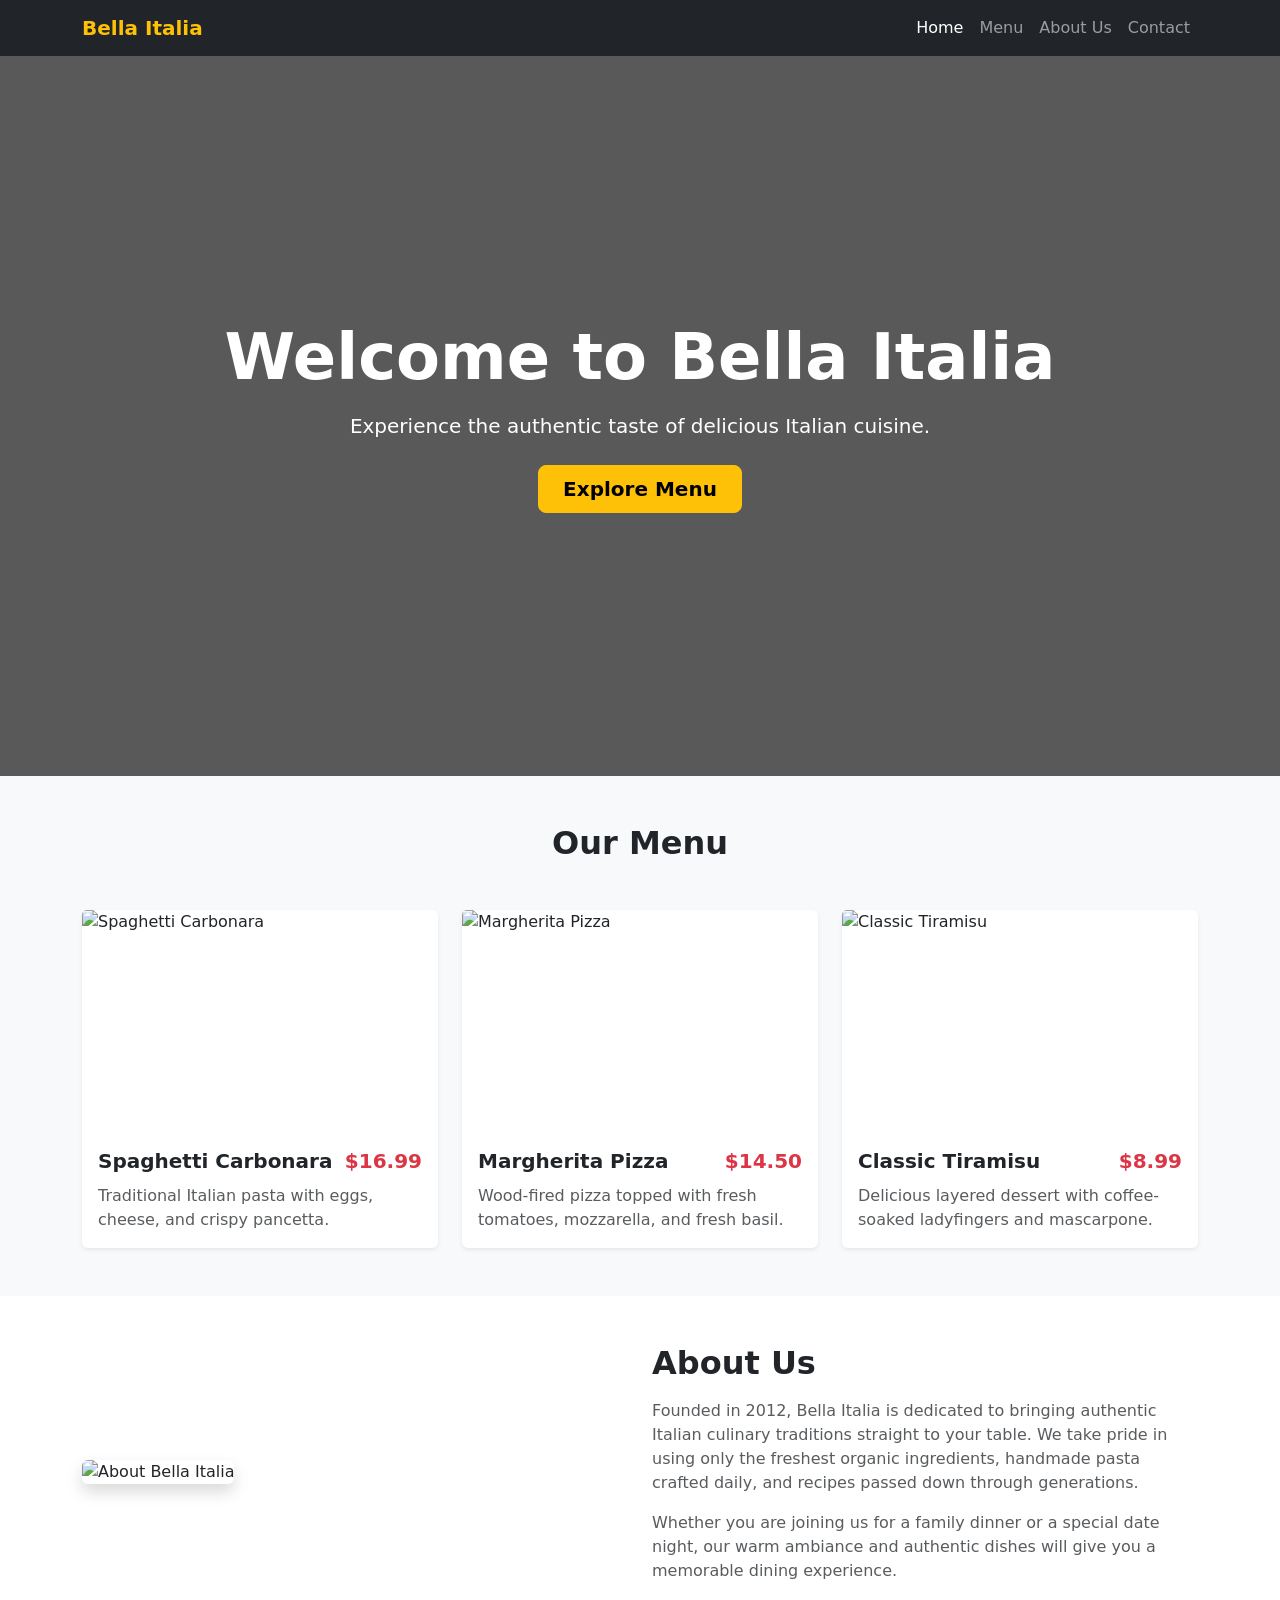
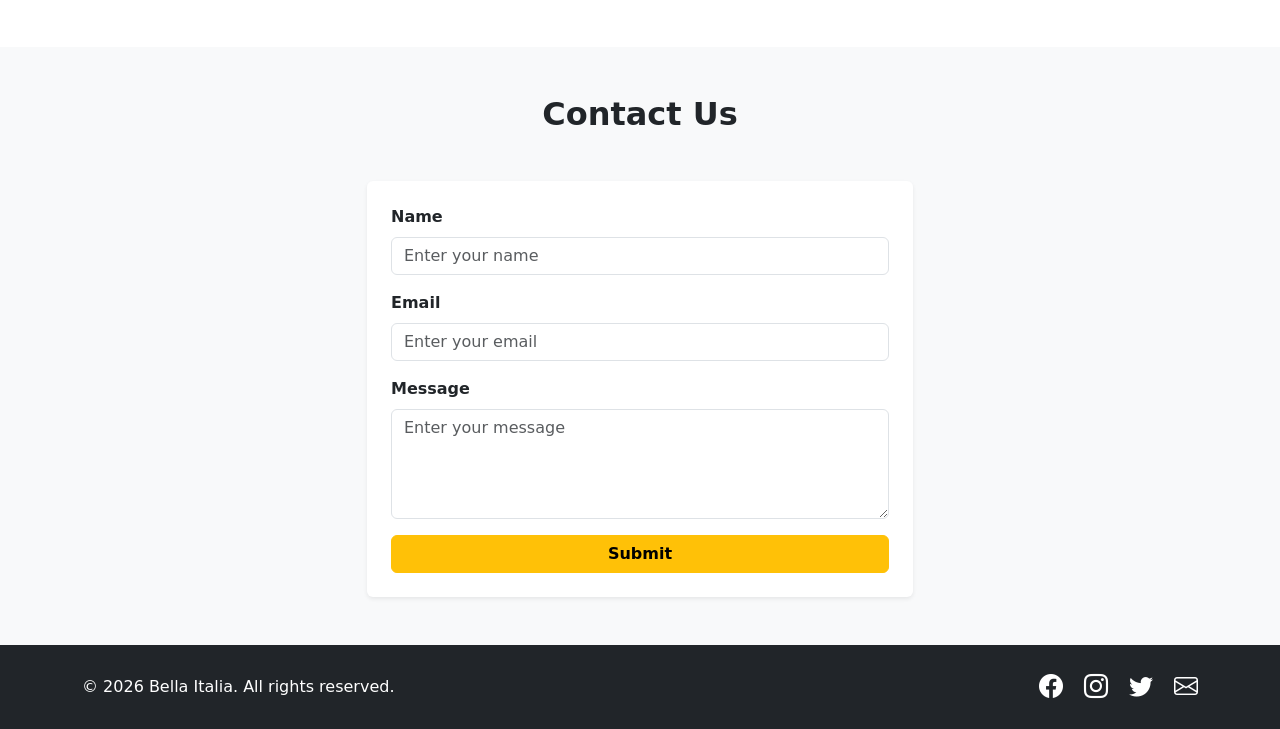
==== commit 626d4e93: "Simplify code and remove demo bar" ====
--- a/index.html
+++ b/index.html
@@ -3,207 +3,84 @@
 <head>
   <meta charset="UTF-8">
   <meta name="viewport" content="width=device-width, initial-scale=1.0">
-  <title>Bella Italia Restaurant - Authentic Italian Dining</title>
-  
-  <!-- Google Fonts -->
-  <link rel="preconnect" href="https://fonts.googleapis.com">
-  <link rel="preconnect" href="https://fonts.gstatic.com" crossorigin>
-  <link href="https://fonts.googleapis.com/css2?family=Playfair+Display:wght@600;700;800&family=Poppins:wght@300;400;500;600;700&display=swap" rel="stylesheet">
-
-  <!-- Bootstrap 5 CSS CDN -->
+  <title>Bella Italia - Restaurant</title>
+  <!-- Bootstrap 5 CSS -->
   <link href="https://cdn.jsdelivr.net/npm/bootstrap@5.3.3/dist/css/bootstrap.min.css" rel="stylesheet">
-  
-  <!-- Bootstrap Icons CDN -->
+  <!-- Bootstrap Icons -->
   <link href="https://cdn.jsdelivr.net/npm/bootstrap-icons@1.11.3/font/bootstrap-icons.min.css" rel="stylesheet">
-  
-  <!-- Custom Stylesheet -->
+  <!-- Custom CSS -->
   <link rel="stylesheet" href="style.css">
 </head>
-<body data-bs-spy="scroll" data-bs-target="#restaurantNav" data-bs-offset="80" tabindex="0">
+<body>
 
-
-
-  <!-- ==================== HEADER SECTION ==================== -->
-  <nav class="navbar navbar-expand-lg navbar-dark bg-dark sticky-top shadow-sm" id="mainNav">
+  <!-- 1. Header Section -->
+  <nav class="navbar navbar-expand-lg navbar-dark bg-dark sticky-top">
     <div class="container">
-      <!-- Restaurant Brand / Logo -->
-      <a class="navbar-brand text-warning fw-bold fs-3 d-flex align-items-center gap-2" href="#home">
-        <i class="bi bi-egg-fried"></i> Bella Italia
-      </a>
-      
-      <!-- Mobile Toggler Button -->
-      <button class="navbar-toggler" type="button" data-bs-toggle="collapse" data-bs-target="#restaurantNav" aria-controls="restaurantNav" aria-expanded="false" aria-label="Toggle navigation">
+      <a class="navbar-brand text-warning fw-bold" href="#">Bella Italia</a>
+      <button class="navbar-toggler" type="button" data-bs-toggle="collapse" data-bs-target="#navbarNav">
         <span class="navbar-toggler-icon"></span>
       </button>
-
-      <!-- Navigation Links -->
-      <div class="collapse navbar-collapse justify-content-end" id="restaurantNav">
-        <ul class="navbar-nav align-items-lg-center">
-          <li class="nav-item">
-            <a class="nav-link active" href="#home">Home</a>
-          </li>
-          <li class="nav-item">
-            <a class="nav-link" href="#menu">Menu</a>
-          </li>
-          <li class="nav-item">
-            <a class="nav-link" href="#about">About Us</a>
-          </li>
-          <li class="nav-item">
-            <a class="nav-link" href="#contact">Contact</a>
-          </li>
-          <li class="nav-item ms-lg-3 mt-2 mt-lg-0">
-            <a href="#contact" class="btn btn-warning rounded-pill px-4 fw-bold text-dark">Reserve Table</a>
-          </li>
+      <div class="collapse navbar-collapse justify-content-end" id="navbarNav">
+        <ul class="navbar-nav">
+          <li class="nav-item"><a class="nav-link active" href="#home">Home</a></li>
+          <li class="nav-item"><a class="nav-link" href="#menu">Menu</a></li>
+          <li class="nav-item"><a class="nav-link" href="#about">About Us</a></li>
+          <li class="nav-item"><a class="nav-link" href="#contact">Contact</a></li>
         </ul>
       </div>
     </div>
   </nav>
 
-  <!-- ==================== HERO SECTION ==================== -->
-  <section id="home" class="hero-section text-center text-white d-flex align-items-center justify-content-center">
-    <div class="hero-overlay"></div>
-    <div class="container position-relative py-5">
-      <div class="row justify-content-center">
-        <div class="col-12 col-md-10 col-lg-8">
-          <span class="badge bg-warning text-dark px-3 py-2 fs-6 rounded-pill mb-3 fw-bold text-uppercase">
-            <i class="bi bi-award-fill me-1"></i> Authentic Italian Trattoria
-          </span>
-          <h1 class="display-3 fw-bold mb-3 hero-heading">Welcome to Bella Italia</h1>
-          <p class="lead mb-4 fs-5 text-light hero-subtext">
-            Experience the authentic taste of homemade Italian pasta, artisanal woodfired pizzas, and decadent desserts prepared with love and heritage.
-          </p>
-          <div class="d-flex flex-column flex-sm-row justify-content-center gap-3">
-            <a href="#menu" class="btn btn-warning btn-lg fw-bold rounded-pill px-4 shadow">
-              <i class="bi bi-book-half me-2"></i>View Our Menu
-            </a>
-            <a href="#contact" class="btn btn-outline-light btn-lg fw-semibold rounded-pill px-4">
-              <i class="bi bi-calendar-check me-2"></i>Book a Table
-            </a>
-          </div>
-        </div>
-      </div>
+  <!-- 2. Hero Section -->
+  <section id="home" class="hero-section text-white text-center d-flex align-items-center justify-content-center">
+    <div class="container">
+      <h1 class="display-3 fw-bold mb-3">Welcome to Bella Italia</h1>
+      <p class="lead mb-4">Experience the authentic taste of delicious Italian cuisine.</p>
+      <a href="#menu" class="btn btn-warning btn-lg fw-bold px-4">Explore Menu</a>
     </div>
   </section>
 
-  <!-- ==================== MENU SECTION ==================== -->
+  <!-- 3. Menu Section -->
   <section id="menu" class="py-5 bg-light">
-    <div class="container py-4">
-      <div class="text-center mb-5">
-        <span class="text-warning fw-bold text-uppercase tracking-wider">Chef's Selection</span>
-        <h2 class="fw-bold display-5 mt-1 mb-2">Our Delicious Menu</h2>
-        <div class="title-divider mx-auto mb-3"></div>
-        <p class="text-muted">Explore our curated selection of classic recipes made from scratch daily</p>
-      </div>
-
-      <!-- Menu Grid Layout -->
-      <div class="row g-4 justify-content-center">
-
-        <!-- Item 1: Pasta -->
-        <div class="col-12 col-md-6 col-lg-4">
-          <div class="card h-100 shadow-sm border-0 menu-card">
-            <div class="position-relative overflow-hidden">
-              <img src="https://images.unsplash.com/photo-1551183053-bf91a1d81141?auto=format&fit=crop&w=700&q=80" class="card-img-top menu-card-img" alt="Spaghetti Carbonara">
-              <span class="badge bg-warning text-dark position-absolute top-0 end-0 m-3 px-3 py-2 rounded-pill fw-bold">Bestseller</span>
-            </div>
-            <div class="card-body d-flex flex-column p-4">
+    <div class="container">
+      <h2 class="text-center fw-bold mb-5">Our Menu</h2>
+      <div class="row g-4">
+        <!-- Item 1 -->
+        <div class="col-12 col-md-4">
+          <div class="card h-100 shadow-sm border-0">
+            <img src="https://images.unsplash.com/photo-1551183053-bf91a1d81141?auto=format&fit=crop&w=600&q=80" class="card-img-top menu-img" alt="Spaghetti Carbonara">
+            <div class="card-body">
               <div class="d-flex justify-content-between align-items-center mb-2">
                 <h5 class="card-title fw-bold mb-0">Spaghetti Carbonara</h5>
-                <span class="badge bg-danger fs-6 rounded-pill px-3 py-2">$16.99</span>
+                <span class="text-danger fw-bold fs-5">$16.99</span>
               </div>
-              <p class="card-text text-muted flex-grow-1">Traditional Roman pasta made with fresh eggs, guanciale, pecorino cheese, and cracked black pepper.</p>
-              <div class="d-flex justify-content-between align-items-center pt-3 border-top text-muted small">
-                <span><i class="bi bi-fire text-warning me-1"></i> Fresh Handmade Pasta</span>
-                <span class="badge bg-light text-dark border">Main</span>
-              </div>
+              <p class="card-text text-muted">Traditional Italian pasta with eggs, cheese, and crispy pancetta.</p>
             </div>
           </div>
         </div>
-
-        <!-- Item 2: Pizza -->
-        <div class="col-12 col-md-6 col-lg-4">
-          <div class="card h-100 shadow-sm border-0 menu-card">
-            <div class="position-relative overflow-hidden">
-              <img src="https://images.unsplash.com/photo-1565299624946-b28f40a0ae38?auto=format&fit=crop&w=700&q=80" class="card-img-top menu-card-img" alt="Margherita Pizza">
-              <span class="badge bg-success position-absolute top-0 end-0 m-3 px-3 py-2 rounded-pill fw-bold">Vegetarian</span>
-            </div>
-            <div class="card-body d-flex flex-column p-4">
+        <!-- Item 2 -->
+        <div class="col-12 col-md-4">
+          <div class="card h-100 shadow-sm border-0">
+            <img src="https://images.unsplash.com/photo-1565299624946-b28f40a0ae38?auto=format&fit=crop&w=600&q=80" class="card-img-top menu-img" alt="Margherita Pizza">
+            <div class="card-body">
               <div class="d-flex justify-content-between align-items-center mb-2">
                 <h5 class="card-title fw-bold mb-0">Margherita Pizza</h5>
-                <span class="badge bg-danger fs-6 rounded-pill px-3 py-2">$14.50</span>
+                <span class="text-danger fw-bold fs-5">$14.50</span>
               </div>
-              <p class="card-text text-muted flex-grow-1">Classic Neapolitan pizza with San Marzano tomato sauce, fresh mozzarella, basil leaves, and extra virgin olive oil.</p>
-              <div class="d-flex justify-content-between align-items-center pt-3 border-top text-muted small">
-                <span><i class="bi bi-snow2 text-info me-1"></i> Woodfired Oven</span>
-                <span class="badge bg-light text-dark border">Pizza</span>
-              </div>
+              <p class="card-text text-muted">Wood-fired pizza topped with fresh tomatoes, mozzarella, and fresh basil.</p>
             </div>
           </div>
         </div>
-
-        <!-- Item 3: Dessert -->
-        <div class="col-12 col-md-6 col-lg-4">
-          <div class="card h-100 shadow-sm border-0 menu-card">
-            <div class="position-relative overflow-hidden">
-              <img src="https://images.unsplash.com/photo-1606313564200-e75d5e30476c?auto=format&fit=crop&w=700&q=80" class="card-img-top menu-card-img" alt="Tiramisu Dessert">
-              <span class="badge bg-dark position-absolute top-0 end-0 m-3 px-3 py-2 rounded-pill fw-bold">Sweet</span>
-            </div>
-            <div class="card-body d-flex flex-column p-4">
+        <!-- Item 3 -->
+        <div class="col-12 col-md-4">
+          <div class="card h-100 shadow-sm border-0">
+            <img src="https://images.unsplash.com/photo-1606313564200-e75d5e30476c?auto=format&fit=crop&w=600&q=80" class="card-img-top menu-img" alt="Classic Tiramisu">
+            <div class="card-body">
               <div class="d-flex justify-content-between align-items-center mb-2">
                 <h5 class="card-title fw-bold mb-0">Classic Tiramisu</h5>
-                <span class="badge bg-danger fs-6 rounded-pill px-3 py-2">$8.99</span>
+                <span class="text-danger fw-bold fs-5">$8.99</span>
               </div>
-              <p class="card-text text-muted flex-grow-1">Homemade Italian dessert layered with espresso-soaked ladyfingers, rich mascarpone cream, and cocoa powder.</p>
-              <div class="d-flex justify-content-between align-items-center pt-3 border-top text-muted small">
-                <span><i class="bi bi-cup-hot text-secondary me-1"></i> Espresso Infused</span>
-                <span class="badge bg-light text-dark border">Dessert</span>
-              </div>
-            </div>
-          </div>
-        </div>
-
-      </div>
-    </div>
-  </section>
-
-  <!-- ==================== ABOUT US SECTION ==================== -->
-  <section id="about" class="py-5">
-    <div class="container py-4">
-      <div class="row align-items-center g-5">
-        <!-- Left Side: Image -->
-        <div class="col-12 col-md-6">
-          <div class="position-relative">
-            <img src="https://images.unsplash.com/photo-1517248135467-4c7edcad34c4?auto=format&fit=crop&w=900&q=80" class="img-fluid rounded-4 shadow-lg w-100" alt="Restaurant Interior">
-            <div class="badge-exp bg-warning text-dark p-3 rounded-3 shadow position-absolute bottom-0 start-0 m-3 d-none d-sm-block">
-              <h5 class="fw-bold mb-0">Est. 2012</h5>
-              <small class="fw-semibold">100% Family Owned</small>
-            </div>
-          </div>
-        </div>
-
-        <!-- Right Side: Paragraph about the restaurant -->
-        <div class="col-12 col-md-6">
-          <span class="text-warning fw-bold text-uppercase tracking-wider">Our Story</span>
-          <h2 class="fw-bold display-5 mb-3 mt-1">About Bella Italia</h2>
-          <p class="lead text-muted">Bringing the warmth and tradition of Italian family recipes to your table since 2012.</p>
-          <p class="text-secondary">
-            Bella Italia was founded with a single mission: to serve genuine Italian cuisine prepared using authentic techniques and fresh, high-quality ingredients. Our chefs handcraft fresh pasta daily, and our pizza dough is naturally fermented for 48 hours to create the perfect crispy crust.
-          </p>
-          <p class="text-secondary">
-            Whether you are joining us for a cozy family dinner or a romantic evening, we welcome you with open arms, fine wine, and hearty delicious food.
-          </p>
-
-          <div class="row g-3 pt-2">
-            <div class="col-6">
-              <div class="d-flex align-items-center gap-2">
-                <i class="bi bi-patch-check-fill text-warning fs-5"></i>
-                <span class="fw-semibold">Fresh Ingredients</span>
-              </div>
-            </div>
-            <div class="col-6">
-              <div class="d-flex align-items-center gap-2">
-                <i class="bi bi-patch-check-fill text-warning fs-5"></i>
-                <span class="fw-semibold">Woodfired Pizza</span>
-              </div>
+              <p class="card-text text-muted">Delicious layered dessert with coffee-soaked ladyfingers and mascarpone.</p>
             </div>
           </div>
         </div>
@@ -211,82 +88,70 @@
     </div>
   </section>
 
-  <!-- ==================== CONTACT SECTION ==================== -->
-  <section id="contact" class="py-5 bg-light">
-    <div class="container py-4">
-      <div class="text-center mb-5">
-        <span class="text-warning fw-bold text-uppercase tracking-wider">Reach Out</span>
-        <h2 class="fw-bold display-5 mt-1 mb-2">Contact Us</h2>
-        <div class="title-divider mx-auto mb-3"></div>
-        <p class="text-muted">Send us a message or book a table for your special occasion</p>
-      </div>
-
-      <div class="row justify-content-center">
-        <div class="col-12 col-md-8 col-lg-7">
-          <div class="card p-4 p-md-5 bg-white rounded-4 shadow-sm border-0">
-            <!-- Form Success Notification -->
-            <div id="contactSuccess" class="alert alert-success alert-dismissible fade show d-none" role="alert">
-              <i class="bi bi-check-circle-fill me-2"></i> Thank you! Your message has been sent successfully.
-              <button type="button" class="btn-close" onclick="this.parentElement.classList.add('d-none')" aria-label="Close"></button>
-            </div>
-
-            <form onsubmit="event.preventDefault(); document.getElementById('contactSuccess').classList.remove('d-none'); this.reset();">
-              <div class="mb-3">
-                <label for="name" class="form-label fw-bold">Full Name <span class="text-danger">*</span></label>
-                <div class="input-group">
-                  <span class="input-group-text bg-light"><i class="bi bi-person"></i></span>
-                  <input type="text" class="form-control" id="name" placeholder="Enter your full name" required>
-                </div>
-              </div>
-
-              <div class="mb-3">
-                <label for="email" class="form-label fw-bold">Email Address <span class="text-danger">*</span></label>
-                <div class="input-group">
-                  <span class="input-group-text bg-light"><i class="bi bi-envelope"></i></span>
-                  <input type="email" class="form-control" id="email" placeholder="name@example.com" required>
-                </div>
-              </div>
-
-              <div class="mb-3">
-                <label for="message" class="form-label fw-bold">Your Message <span class="text-danger">*</span></label>
-                <textarea class="form-control" id="message" rows="4" placeholder="Type your message or table reservation request here..." required></textarea>
-              </div>
-
-              <div class="text-center mt-4">
-                <button type="submit" class="btn btn-warning btn-lg px-5 rounded-pill fw-bold shadow-sm">
-                  <i class="bi bi-send-fill me-2"></i> Submit Message
-                </button>
-              </div>
-            </form>
-          </div>
+  <!-- 4. About Us Section -->
+  <section id="about" class="py-5">
+    <div class="container">
+      <div class="row align-items-center g-4">
+        <div class="col-12 col-md-6">
+          <img src="https://images.unsplash.com/photo-1517248135467-4c7edcad34c4?auto=format&fit=crop&w=800&q=80" class="img-fluid rounded shadow" alt="About Bella Italia">
+        </div>
+        <div class="col-12 col-md-6">
+          <h2 class="fw-bold mb-3">About Us</h2>
+          <p class="text-muted">
+            Founded in 2012, Bella Italia is dedicated to bringing authentic Italian culinary traditions straight to your table. We take pride in using only the freshest organic ingredients, handmade pasta crafted daily, and recipes passed down through generations.
+          </p>
+          <p class="text-muted">
+            Whether you are joining us for a family dinner or a special date night, our warm ambiance and authentic dishes will give you a memorable dining experience.
+          </p>
         </div>
       </div>
     </div>
   </section>
 
-  <!-- ==================== FOOTER ==================== -->
+  <!-- 5. Contact Section -->
+  <section id="contact" class="py-5 bg-light">
+    <div class="container">
+      <h2 class="text-center fw-bold mb-5">Contact Us</h2>
+      <div class="row justify-content-center">
+        <div class="col-12 col-md-8 col-lg-6">
+          <form class="p-4 bg-white rounded shadow-sm">
+            <div class="mb-3">
+              <label for="name" class="form-label fw-bold">Name</label>
+              <input type="text" class="form-control" id="name" placeholder="Enter your name" required>
+            </div>
+            <div class="mb-3">
+              <label for="email" class="form-label fw-bold">Email</label>
+              <input type="email" class="form-control" id="email" placeholder="Enter your email" required>
+            </div>
+            <div class="mb-3">
+              <label for="message" class="form-label fw-bold">Message</label>
+              <textarea class="form-control" id="message" rows="4" placeholder="Enter your message" required></textarea>
+            </div>
+            <button type="submit" class="btn btn-warning w-100 fw-bold">Submit</button>
+          </form>
+        </div>
+      </div>
+    </div>
+  </section>
+
+  <!-- 6. Footer -->
   <footer class="bg-dark text-white py-4">
     <div class="container">
-      <div class="row align-items-center text-center text-md-start g-3">
-        <!-- Copyright Info -->
-        <div class="col-12 col-md-6 mb-2 mb-md-0">
-          <p class="mb-0 text-white-50">&copy; 2026 Bella Italia Restaurant. All rights reserved.</p>
+      <div class="row align-items-center text-center text-md-start">
+        <div class="col-12 col-md-6 mb-3 mb-md-0">
+          <p class="mb-0">&copy; 2026 Bella Italia. All rights reserved.</p>
         </div>
-
-        <!-- Social Media Icons -->
         <div class="col-12 col-md-6 text-center text-md-end">
-          <div class="d-inline-flex gap-3">
-            <a href="#" class="social-icon" aria-label="Facebook"><i class="bi bi-facebook"></i></a>
-            <a href="#" class="social-icon" aria-label="Instagram"><i class="bi bi-instagram"></i></a>
-            <a href="#" class="social-icon" aria-label="Twitter"><i class="bi bi-twitter-x"></i></a>
-            <a href="#" class="social-icon" aria-label="Email"><i class="bi bi-envelope-fill"></i></a>
-          </div>
+          <a href="#" class="text-white fs-4 me-3"><i class="bi bi-facebook"></i></a>
+          <a href="#" class="text-white fs-4 me-3"><i class="bi bi-instagram"></i></a>
+          <a href="#" class="text-white fs-4 me-3"><i class="bi bi-twitter"></i></a>
+          <a href="#" class="text-white fs-4"><i class="bi bi-envelope"></i></a>
         </div>
       </div>
     </div>
   </footer>
 
-  <!-- Bootstrap 5 JS Bundle with Popper -->
+  <!-- Bootstrap JS Bundle -->
   <script src="https://cdn.jsdelivr.net/npm/bootstrap@5.3.3/dist/js/bootstrap.bundle.min.js"></script>
 </body>
 </html>
--- a/style.css
+++ b/style.css
@@ -1,116 +1,15 @@
-/* Custom CSS for Bella Italia Restaurant */
-@import url('https://fonts.googleapis.com/css2?family=Playfair+Display:wght@600;700;800&family=Poppins:wght@300;400;500;600;700&display=swap');
-
-:root {
-  --primary-gold: #ffc107;
-}
-
+/* Custom Styles for Restaurant Webpage */
 html {
   scroll-behavior: smooth;
 }
 
-body {
-  font-family: 'Poppins', sans-serif;
-  color: #333;
+.hero-section {
+  min-height: 80vh;
+  background: linear-gradient(rgba(0, 0, 0, 0.65), rgba(0, 0, 0, 0.65)),
+              url('https://images.unsplash.com/photo-1544025162-d76694265947?auto=format&fit=crop&w=1600&q=80') center/cover no-repeat;
 }
 
-h1, h2, h3, h4, h5, .navbar-brand {
-  font-family: 'Playfair Display', serif;
+.menu-img {
+  height: 220px;
+  object-fit: cover;
 }
-
-.tracking-wider {
-  letter-spacing: 2px;
-}
-
-.title-divider {
-  width: 60px;
-  height: 3px;
-  background-color: var(--primary-gold);
-  border-radius: 2px;
-}
-
-/* Navbar */
-.navbar {
-  transition: all 0.3s ease;
-  background-color: rgba(33, 37, 41, 0.95) !important;
-  backdrop-filter: blur(8px);
-}
-
-.nav-link {
-  font-weight: 500;
-  margin: 0 0.4rem;
-  transition: color 0.2s ease;
-}
-
-.nav-link:hover,
-.nav-link.active {
-  color: var(--primary-gold) !important;
-}
-
-/* Hero Section */
-.hero-section {
-  min-height: 85vh;
-  position: relative;
-  background: url('https://images.unsplash.com/photo-1544025162-d76694265947?auto=format&fit=crop&w=1600&q=80') center/cover no-repeat fixed;
-}
-
-.hero-overlay {
-  position: absolute;
-  top: 0;
-  left: 0;
-  width: 100%;
-  height: 100%;
-  background: linear-gradient(rgba(0, 0, 0, 0.72), rgba(0, 0, 0, 0.65));
-}
-
-.hero-heading {
-  text-shadow: 2px 2px 10px rgba(0, 0, 0, 0.6);
-}
-
-/* Menu Cards */
-.menu-card {
-  transition: transform 0.3s ease, box-shadow 0.3s ease;
-  border-radius: 1rem;
-  overflow: hidden;
-}
-
-.menu-card:hover {
-  transform: translateY(-6px);
-  box-shadow: 0 1rem 2rem rgba(0, 0, 0, 0.1) !important;
-}
-
-.menu-card-img {
-  height: 230px;
-  object-fit: cover;
-  transition: transform 0.4s ease;
-}
-
-.menu-card:hover .menu-card-img {
-  transform: scale(1.06);
-}
-
-/* Social media links */
-.social-icon {
-  display: inline-flex;
-  align-items: center;
-  justify-content: center;
-  width: 38px;
-  height: 38px;
-  border-radius: 50%;
-  background: rgba(255, 255, 255, 0.15);
-  color: #ffffff;
-  text-decoration: none;
-  font-size: 1.1rem;
-  transition: all 0.3s ease;
-}
-
-.social-icon:hover {
-  background: var(--primary-gold);
-  color: #212529;
-  transform: translateY(-3px);
-}
-
-.form-control:focus {
-  border-color: var(--primary-gold);
-  box-shadow: 0 0 0 0.25rem rgba(255, 193, 7, 0.25);
-}
